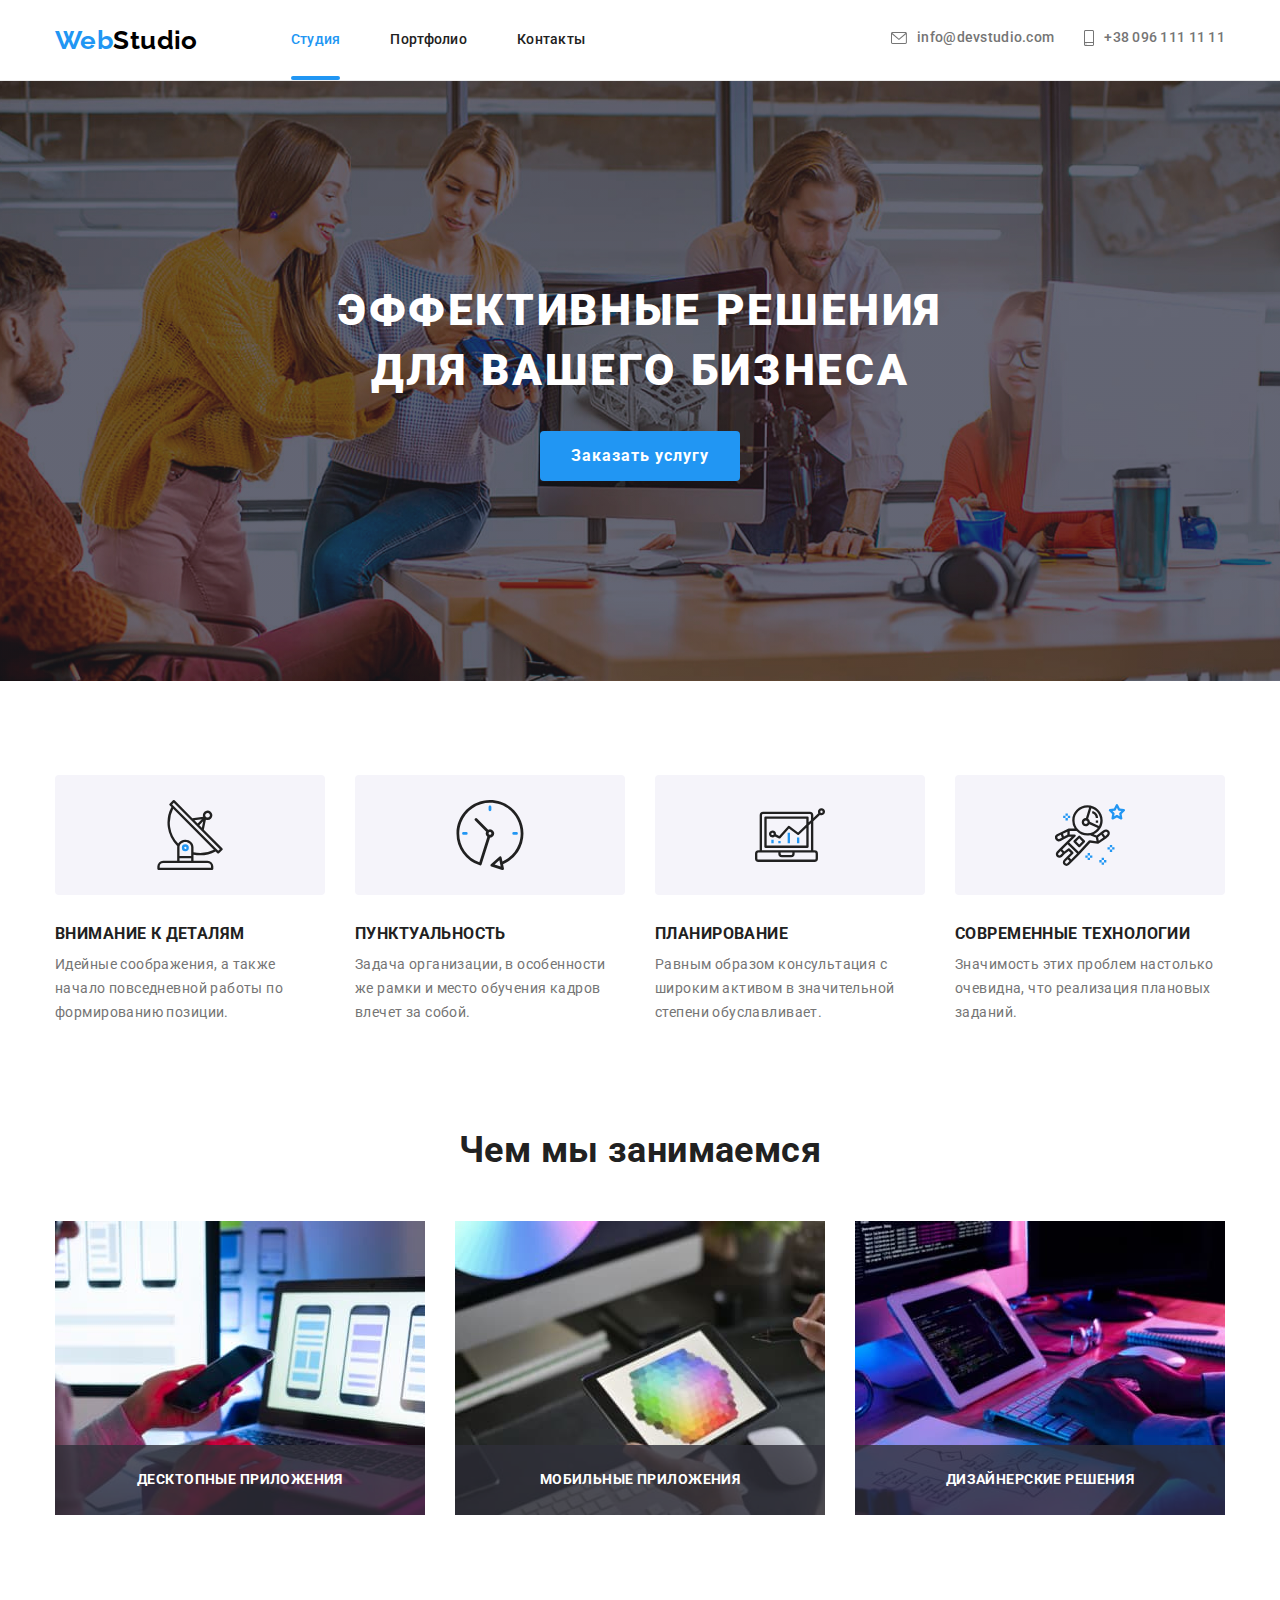
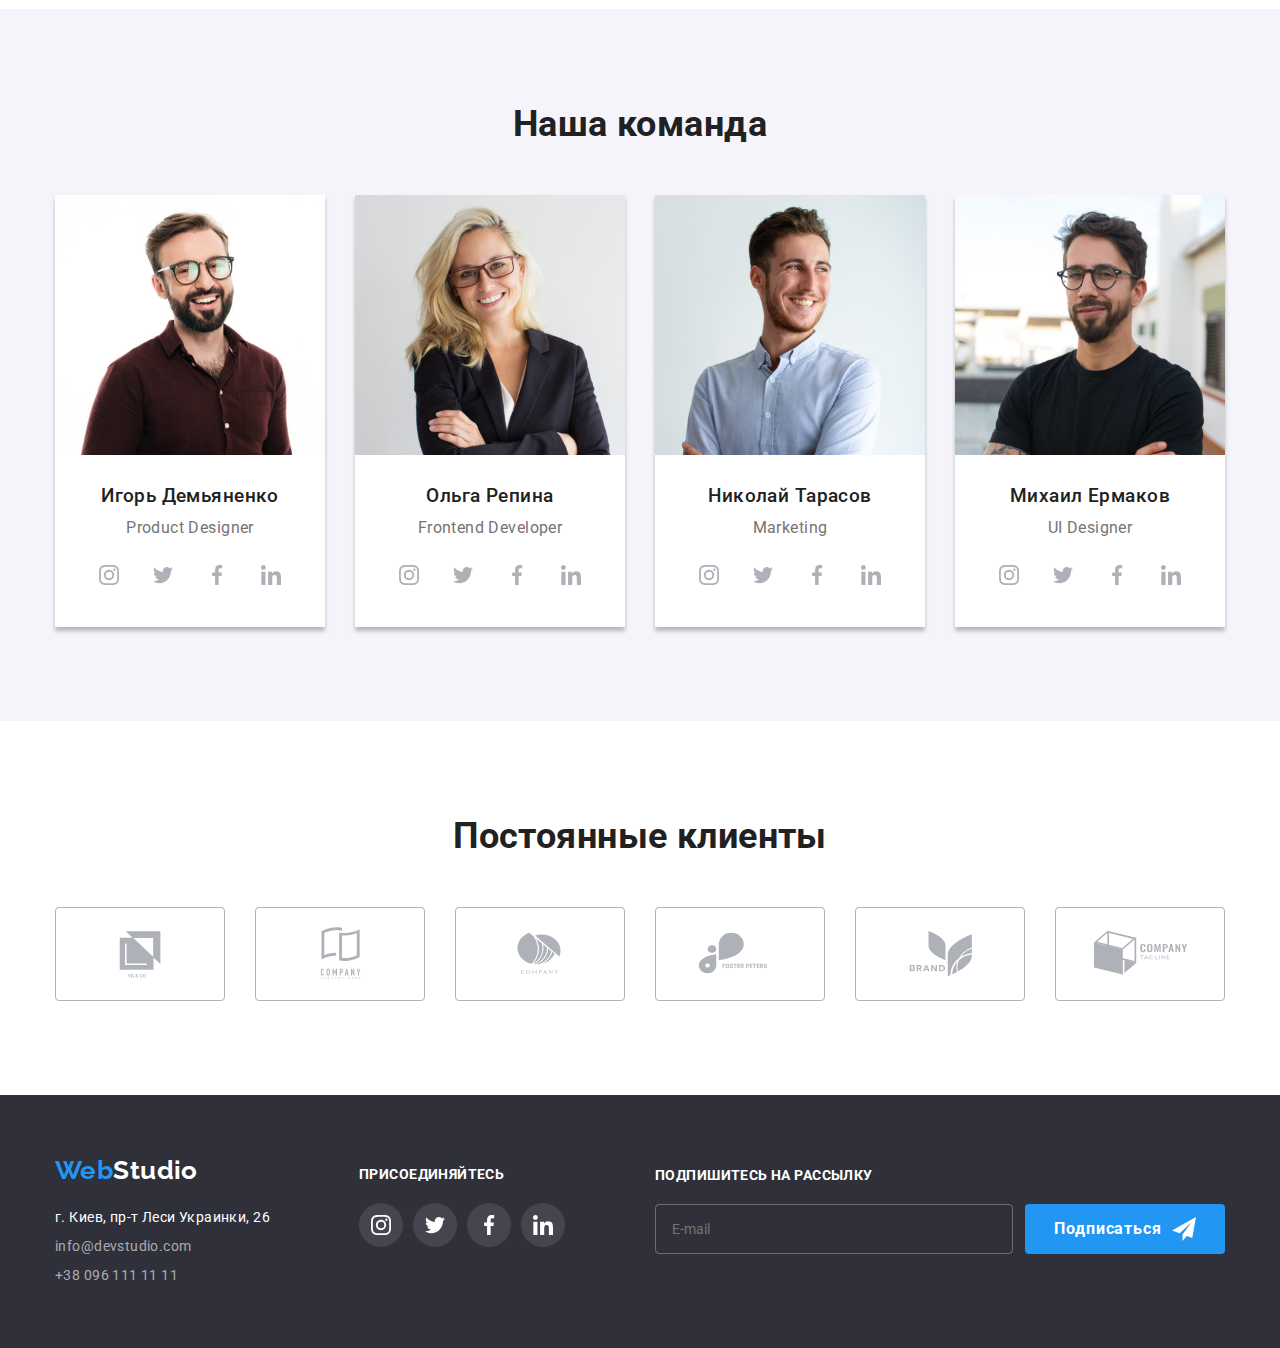
==== index.html @ 264e2d29 "includes files" ====
<!DOCTYPE html>
<html lang="ru">
  <head>
    <meta charset="UTF-8" />
    <meta http-equiv="X-UA-Compatible" content="IE=edge" />
    <meta name="viewport" content="width=device-width, initial-scale=1.0" />
    <title>MainPage</title>
    <link
      href="https://fonts.googleapis.com/css2?family=Raleway:wght@700&family=Roboto:wght@400;500;700;900&display=swap"
      rel="stylesheet"
    />
    <link
      rel="stylesheet"
      href="https://cdnjs.cloudflare.com/ajax/libs/modern-normalize/1.1.0/modern-normalize.min.css"
    />
    <link rel="stylesheet" href="css/styles.css" />
  </head>
  <body>
    <!--...................................Header start here.........................................-->

    <header class="header-border">
      <div class="container top-bar">
        <a href="./index.html" class="logo"><span class="logo-first">Web</span>Studio</a>
        <nav>
          <ul class="site-nav list">
            <li class="list-item">
              <a href="./index.html" class="current link h-color">Студия</a>
            </li>
            <li class="list-item">
              <a href="./portfolio.html" class="link h-color">Портфолио</a>
            </li>
            <li class="list-item"><a href="#" class="link h-color">Контакты</a></li>
          </ul>
        </nav>
        <ul class="auth-nav list">
          <li class="list-item">
            <a href="mailto:info@devstudio.com" class="link h-color">
              <svg class="icon-top" width="16px" height="12px">
                <use href="./images/symbol-defs.svg#icon-envelope"></use>
              </svg>
              info@devstudio.com
            </a>
          </li>
          <li class="list-item">
            <a href="tel:+380961111111" class="link h-color">
              <svg class="icon-top" width="10px" height="16px">
                <use href="./images/symbol-defs.svg#icon-smartphone"></use>
              </svg>
              +38 096 111 11 11
            </a>
          </li>
        </ul>
      </div>
    </header>

    <!--....................................Header end here..........................................-->

    <!--................................Main section start here......................................-->

    <!--.....................................Hero start here.........................................-->

    <main>
      <section class="section hero">
        <h1 class="hero-title">
          Эффективные решения <br />
          для вашего бизнеса
        </h1>
        <button type="button" class="primary-button" data-modal-open>Заказать услугу</button>
      </section>

      <!--...................................Hero end here...........................................-->

      <!--.............................Features section start here...................................-->

      <section class="section features">
        <div class="container features-shell">
          <h2 hidden>Наши особенности</h2>
          <ul class="features-list list">
            <li class="list-item">
              <div class="thumb">
                <svg class="icon-features" width="70px" height="70px">
                  <use href="./images/symbol-defs.svg#icon-antenna"></use>
                </svg>
              </div>
              <h3 class="title">Внимание к деталям</h3>
              <p class="features-content">
                Идейные соображения, а также начало повседневной работы по формированию позиции.
              </p>
            </li>
            <li class="list-item">
              <div class="thumb">
                <svg class="icon-features" width="70px" height="70px">
                  <use href="./images/symbol-defs.svg#icon-clock"></use>
                </svg>
              </div>
              <h3 class="title">Пунктуальность</h3>
              <p class="features-content">
                Задача организации, в особенности же рамки и место обучения кадров влечет за собой.
              </p>
            </li>
            <li class="list-item">
              <div class="thumb">
                <svg class="icon-features" width="70px" height="70px">
                  <use href="./images/symbol-defs.svg#icon-diagram"></use>
                </svg>
              </div>
              <h3 class="title">Планирование</h3>
              <p class="features-content">
                Равным образом консультация с широким активом в значительной степени обуславливает.
              </p>
            </li>
            <li class="list-item">
              <div class="thumb">
                <svg class="icon-features" width="70px" height="70px">
                  <use href="./images/symbol-defs.svg#icon-astronaut"></use>
                </svg>
              </div>
              <h3 class="title">Современные технологии</h3>
              <p class="features-content">
                Значимость этих проблем настолько очевидна, что реализация плановых заданий.
              </p>
            </li>
          </ul>
        </div>
      </section>

      <!--.............................Features section end here.....................................-->

      <!--...........................Occupation section start here...................................-->

      <section class="section occupation">
        <div class="container occupation-shell">
          <h2 class="section-title">Чем мы занимаемся</h2>
          <ul class="occupation-list list">
            <li class="list-item">
              <div class="image-thumb">
                <img src="./images/occupation2.jpg" alt="Мобильные приложения" width="370" />
                <div class="image-overlay">
                  <h3 class="h3-title">Десктопные приложения</h3>
                </div>
              </div>
            </li>
            <li class="list-item">
              <div class="image-thumb">
                <img src="./images/occupation3.jpg" alt="Разработка дизайна" width="370" />
                <div class="image-overlay">
                  <h3 class="h3-title">Мобильные приложения</h3>
                </div>
              </div>
            </li>
            <li class="list-item">
              <div class="image-thumb">
                <img src="./images/occupation1.jpg" alt="Десктопные приложения" width="370" />
                <div class="image-overlay">
                  <h3 class="h3-title">Дизайнерские решения</h3>
                </div>
              </div>
            </li>
          </ul>
        </div>
      </section>

      <!--............................Occupation section end here....................................-->

      <!--............................Our team section start here....................................-->

      <section class="section team">
        <div class="container team-shell">
          <h2 class="section-title">Наша команда</h2>
          <ul class="team-list list">
            <li class="list-item">
              <img src="./images/staff1.jpg" alt="Фото Игоря Демьяненко" width="270" />
              <h3 class="team-unit">Игорь Демьяненко</h3>
              <p class="unit-position">Product Designer</p>
              <ul class="links-list list">
                <li class="sublist-item">
                  <a href="https://www.instagram.com/" class="link">
                    <div class="sublist-shell h-fill h-bgc">
                      <svg class="icon-socialnet" width="20px" height="20px">
                        <use href="./images/symbol-defs.svg#icon-instagram"></use>
                      </svg>
                    </div>
                  </a>
                </li>
                <li class="sublist-item">
                  <a href="https://twitter.com/" class="link">
                    <div class="sublist-shell h-fill h-bgc">
                      <svg class="icon-socialnet" width="20px" height="20px">
                        <use href="./images/symbol-defs.svg#icon-twitter"></use>
                      </svg>
                    </div>
                  </a>
                </li>
                <li class="sublist-item">
                  <a href="https://www.facebook.com/" class="link">
                    <div class="sublist-shell h-fill h-bgc">
                      <svg class="icon-socialnet" width="20px" height="20px">
                        <use href="./images/symbol-defs.svg#icon-facebook"></use>
                      </svg>
                    </div>
                  </a>
                </li>
                <li class="sublist-item">
                  <a href="https://linkedin.com/" class="link">
                    <div class="sublist-shell h-fill h-bgc">
                      <svg class="icon-socialnet" width="20px" height="20px">
                        <use href="./images/symbol-defs.svg#icon-linkedin"></use>
                      </svg>
                    </div>
                  </a>
                </li>
              </ul>
            </li>
            <li class="list-item">
              <img src="./images/staff2.jpg" alt="Фото Ольги Репиной" width="270" />
              <h3 class="team-unit">Ольга Репина</h3>
              <p class="unit-position">Frontend Developer</p>
              <ul class="links-list list">
                <li class="sublist-item">
                  <a href="https://www.instagram.com/" class="link">
                    <div class="sublist-shell h-fill h-bgc">
                      <svg class="icon-socialnet" width="20px" height="20px">
                        <use href="./images/symbol-defs.svg#icon-instagram"></use>
                      </svg>
                    </div>
                  </a>
                </li>
                <li class="sublist-item">
                  <a href="https://twitter.com/" class="link">
                    <div class="sublist-shell h-fill h-bgc">
                      <svg class="icon-socialnet" width="20px" height="20px">
                        <use href="./images/symbol-defs.svg#icon-twitter"></use>
                      </svg>
                    </div>
                  </a>
                </li>
                <li class="sublist-item">
                  <a href="https://www.facebook.com/" class="link">
                    <div class="sublist-shell h-fill h-bgc">
                      <svg class="icon-socialnet" width="20px" height="20px">
                        <use href="./images/symbol-defs.svg#icon-facebook"></use>
                      </svg>
                    </div>
                  </a>
                </li>
                <li class="sublist-item">
                  <a href="https://linkedin.com/" class="link">
                    <div class="sublist-shell h-fill h-bgc">
                      <svg class="icon-socialnet" width="20px" height="20px">
                        <use href="./images/symbol-defs.svg#icon-linkedin"></use>
                      </svg>
                    </div>
                  </a>
                </li>
              </ul>
            </li>
            <li class="list-item">
              <img src="./images/staff3.jpg" alt="Фото Николая Тарасова" width="270" />
              <h3 class="team-unit">Николай Тарасов</h3>
              <p class="unit-position">Marketing</p>
              <ul class="links-list list">
                <li class="sublist-item">
                  <a href="https://www.instagram.com/" class="link">
                    <div class="sublist-shell h-fill h-bgc">
                      <svg class="icon-socialnet" width="20px" height="20px">
                        <use href="./images/symbol-defs.svg#icon-instagram"></use>
                      </svg>
                    </div>
                  </a>
                </li>
                <li class="sublist-item">
                  <a href="https://twitter.com/" class="link">
                    <div class="sublist-shell h-fill h-bgc">
                      <svg class="icon-socialnet" width="20px" height="20px">
                        <use href="./images/symbol-defs.svg#icon-twitter"></use>
                      </svg>
                    </div>
                  </a>
                </li>
                <li class="sublist-item">
                  <a href="https://www.facebook.com/" class="link">
                    <div class="sublist-shell h-fill h-bgc">
                      <svg class="icon-socialnet" width="20px" height="20px">
                        <use href="./images/symbol-defs.svg#icon-facebook"></use>
                      </svg>
                    </div>
                  </a>
                </li>
                <li class="sublist-item">
                  <a href="https://linkedin.com/" class="link">
                    <div class="sublist-shell h-fill h-bgc">
                      <svg class="icon-socialnet" width="20px" height="20px">
                        <use href="./images/symbol-defs.svg#icon-linkedin"></use>
                      </svg>
                    </div>
                  </a>
                </li>
              </ul>
            </li>
            <li class="list-item">
              <img src="./images/staff4.jpg" alt="Фото Михаила Ермакова" width="270" />
              <h3 class="team-unit">Михаил Ермаков</h3>
              <p class="unit-position">UI Designer</p>
              <ul class="links-list list">
                <li class="sublist-item">
                  <a href="https://www.instagram.com/" class="link">
                    <div class="sublist-shell h-fill h-bgc">
                      <svg class="icon-socialnet" width="20px" height="20px">
                        <use href="./images/symbol-defs.svg#icon-instagram"></use>
                      </svg>
                    </div>
                  </a>
                </li>
                <li class="sublist-item">
                  <a href="https://twitter.com/" class="link">
                    <div class="sublist-shell h-fill h-bgc">
                      <svg class="icon-socialnet" width="20px" height="20px">
                        <use href="./images/symbol-defs.svg#icon-twitter"></use>
                      </svg>
                    </div>
                  </a>
                </li>
                <li class="sublist-item">
                  <a href="https://www.facebook.com/" class="link">
                    <div class="sublist-shell h-fill h-bgc">
                      <svg class="icon-socialnet" width="20px" height="20px">
                        <use href="./images/symbol-defs.svg#icon-facebook"></use>
                      </svg>
                    </div>
                  </a>
                </li>
                <li class="sublist-item">
                  <a href="https://linkedin.com/" class="link">
                    <div class="sublist-shell h-fill h-bgc">
                      <svg class="icon-socialnet" width="20px" height="20px">
                        <use href="./images/symbol-defs.svg#icon-linkedin"></use>
                      </svg>
                    </div>
                  </a>
                </li>
              </ul>
            </li>
          </ul>
        </div>
      </section>

      <!--...............................Our team section end here...................................-->

      <!--.............................REGULAR CUSTOMERS START HERE..................................-->

      <section class="section customers">
        <div class="container">
          <h2 class="section-title">Постоянные клиенты</h2>
          <ul class="list customers-list">
            <li class="list-item">
              <a href="#" class="link">
                <div class="customers-shell h-border">
                  <svg class="icon-customers h-fill" width="106px" height="60px">
                    <use href="./images/symbol-defs.svg#icon-logocompany1"></use>
                  </svg>
                </div>
              </a>
            </li>
            <li class="list-item">
              <a href="#" class="link">
                <div class="customers-shell h-border">
                  <svg class="icon-customers h-fill" width="106px" height="60px">
                    <use href="./images/symbol-defs.svg#icon-logocompany2"></use>
                  </svg>
                </div>
              </a>
            </li>
            <li class="list-item">
              <a href="#" class="link">
                <div class="customers-shell h-border">
                  <svg class="icon-customers h-fill" width="106px" height="60px">
                    <use href="./images/symbol-defs.svg#icon-logocompany3"></use>
                  </svg>
                </div>
              </a>
            </li>
            <li class="list-item">
              <a href="#" class="link">
                <div class="customers-shell h-border">
                  <svg class="icon-customers h-fill" width="106px" height="60px">
                    <use href="./images/symbol-defs.svg#icon-logocompany4"></use>
                  </svg>
                </div>
              </a>
            </li>
            <li class="list-item">
              <a href="#" class="link">
                <div class="customers-shell h-border">
                  <svg class="icon-customers h-fill" width="106px" height="60px">
                    <use href="./images/symbol-defs.svg#icon-logocompany5"></use>
                  </svg>
                </div>
              </a>
            </li>
            <li class="list-item">
              <a href="#" class="link">
                <div class="customers-shell h-border">
                  <svg class="icon-customers h-fill" width="106px" height="60px">
                    <use href="./images/symbol-defs.svg#icon-logocompany6"></use>
                  </svg>
                </div>
              </a>
            </li>
          </ul>
        </div>
      </section>
    </main>

    <!--.............................REGULAR CUSTOMERS END HERE .....................................-->

    <!--...............................Main section end here.........................................-->

    <!--.................................Footer start here...........................................-->

    <footer class="section bottom">
      <div class="container bottom-shell">
        <div class="adress-shell">
          <a href="./index.html" class="logo"><span class="logo-first">Web</span>Studio</a>
          <address>
            <ul class="bottom-list list">
              <li class="list-item">
                <a
                  href="https://www.google.com.ua/maps/place/%D0%B1%D1%83%D0%BB.+%D0%9B%D0%B5%D1%81%D0%B8+%D0%A3%D0%BA%D1%80%D0%B0%D0%B8%D0%BD%D0%BA%D0%B8,+26,+%D0%9A%D0%B8%D0%B5%D0%B2,+02000/@50.4267174,30.5365151,17.56z/data=!4m5!3m4!1s0x40d4cf0e033ecbe9:0x57a4dffefec77da0!8m2!3d50.4265807!4d30.538386?hl=ru"
                  class="map-address link h-color"
                  >г. Киев, пр-т Леси Украинки, 26
                </a>
              </li>
              <li class="list-item">
                <a href="mailto:info@devstudio.com" class="mailphone link h-color"
                  >info@devstudio.com</a
                >
              </li>
              <li class="list-item">
                <a href="tel:+380961111111" class="mailphone link h-color">+38 096 111 11 11</a>
              </li>
            </ul>
          </address>
        </div>
        <div class="join-us">
          <div class="join-us-links">
            <h3 class="h3-title">присоединяйтесь</h3>
            <ul class="links-list list">
              <li class="sublist-item">
                <a href="https://www.instagram.com/" class="link">
                  <div class="sublist-shell h-fill h-bgc">
                    <svg class="icon-socialnet" width="20px" height="20px">
                      <use href="./images/symbol-defs.svg#icon-instagram"></use>
                    </svg>
                  </div>
                </a>
              </li>
              <li class="sublist-item">
                <a href="https://twitter.com/" class="link">
                  <div class="sublist-shell h-fill h-bgc">
                    <svg class="icon-socialnet" width="20px" height="20px">
                      <use href="./images/symbol-defs.svg#icon-twitter"></use>
                    </svg>
                  </div>
                </a>
              </li>
              <li class="sublist-item">
                <a href="https://www.facebook.com/" class="link">
                  <div class="sublist-shell h-fill h-bgc">
                    <svg class="icon-socialnet" width="20px" height="20px">
                      <use href="./images/symbol-defs.svg#icon-facebook"></use>
                    </svg>
                  </div>
                </a>
              </li>
              <li class="sublist-item">
                <a href="https://linkedin.com/" class="link">
                  <div class="sublist-shell h-fill h-bgc">
                    <svg class="icon-socialnet" width="20px" height="20px">
                      <use href="./images/symbol-defs.svg#icon-linkedin"></use>
                    </svg>
                  </div>
                </a>
              </li>
            </ul>
          </div>
          <div class="join-us-subscribe">
            <form name="secondary-form" autocomplete="off">
              <div class="secondary-form-shell">
                <div class="subs-email-shell">
                  <label for="subs-email" class="h3-title">Подпишитесь на рассылку</label>
                  <input
                    class="secondary-form-input"
                    type="email"
                    name="subs-email"
                    id="subs-email"
                    placeholder="E-mail"
                  />
                </div>
                <button type="submit" class="primary-button">
                  <span class="button-icon">
                    Подписаться
                    <svg class="input-icon" width="24px" height="24px">
                      <use href="./images/symbol-defs.svg#icon-telegram"></use>
                    </svg>
                  </span>
                </button>
              </div>
            </form>
          </div>
        </div>
      </div>
    </footer>

    <!--......................................Footer and here........................................-->

    <!--......................................Backdrop + Modal.......................................-->

    <div class="backdrop is-hidden" data-modal>
      <div class="modal">
        <h3 class="modal-title">Оставьте свои данные, мы вам перезвоним</h3>
        <form class="main-form">
          <ul class="form-list list">
            <li class="form-list-item">
              <div class="form-input-shell">
                <input
                  class="form-input"
                  type="text"
                  name="customer-name"
                  id="customer-name"
                  placeholder=" "
                  autofocus
                />
                <label class="form-label" for="customer-name">Имя</label>
                <svg class="input-icon" width="18px" height="18px">
                  <use href="./images/symbol-defs.svg#icon-person"></use>
                </svg>
              </div>
            </li>
            <li class="form-list-item">
              <div class="form-input-shell">
                <input
                  class="form-input"
                  type="tel"
                  name="customer-phone"
                  id="customer-phone"
                  placeholder=" "
                />
                <label class="form-label" for="customer-phone">Телефон</label>
                <svg class="input-icon" width="18px" height="18px">
                  <use href="./images/symbol-defs.svg#icon-phone"></use>
                </svg>
              </div>
            </li>
            <li class="form-list-item">
              <div class="form-input-shell">
                <input
                  class="form-input"
                  type="email"
                  name="customer-email"
                  id="customer-email"
                  placeholder=" "
                />
                <label class="form-label" for="customer-email">Почта</label>
                <svg class="input-icon" width="18px" height="18px">
                  <use href="./images/symbol-defs.svg#icon-email"></use>
                </svg>
              </div>
            </li>
            <li class="form-list-item">
              <div class="form-input-shell">
                <textarea
                  class="form-input textarea-set"
                  name="comment"
                  id="comment"
                  rows="5"
                  placeholder="Введите текст"
                ></textarea>
                <label class="form-label" for="comment">Комментарий</label>
              </div>
            </li>
          </ul>
          <div class="checkbox-shell">
            <label class="checkbox-label" for="agree-check">
              <input class="checkbox-area" type="checkbox" name="agree-check" id="agree-check" />
              <span class="checkbox-icon-shell"></span>
              <svg class="checkbox-icon" width="16px" height="15px">
                <use href="./images/symbol-defs.svg#icon-send"></use></svg
              ><span class="agree-text"
                >Соглашаюсь с рассылкой и принимаю
                <a href="#" class="link">Условия договора</a></span
              ></label
            >
          </div>
          <button class="primary-button form-button" type="submit">Отправить</button>

          <button type="button" class="close-button" data-modal-close>
            <svg class="modal-close-icon h-fill h-shadow" width="30px" height="30px">
              <use href="./images/symbol-defs.svg#xmark"></use>
            </svg>
          </button>
        </form>
      </div>
    </div>
    <script src="./js/modal.js"></script>
  </body>
</html>
---- css/styles.css ----
:root {
  --primary-text-color: #757575;
  --title-text-color: #212121;
  --primary-icon-color: #afb1b8;
  --accent-color: #2196f3;
  --primary-bgcolor: #ffffff;
  --middle-bgkolor: #f5f4fa;
  --secondary-bgcolor: #2f303a;
  --primary-input-bgcolor: #21212133;

  --item-shadow: 0 4px 4px rgba(0, 0, 0, 0.25);
  --color-gradient: rgba(47, 48, 58, 0.4);
  --primary-animation-duration: 250ms;
  --primary-animation-tf: cubic-bezier(0.4, 0, 0.2, 1);
}

body {
  margin: 0;
  background-color: var(--primary-bgcolor);
  color: var(--primary-text-color);
  font-family: Roboto, sans-serif;
  font-size: 14px;
  letter-spacing: 0.03em;
}

h1,
h2,
h3,
h4 {
  margin: 0;
}

img {
  display: block;
  max-width: 100%;
  height: auto;
}

p {
  margin: 0;
}

.link {
  text-decoration: unset;
  margin: 0;
  padding: 0;
}

.list {
  margin: 0;
  padding: 0;
  list-style: none;
}

.section-title {
  font-weight: 700;
  font-size: 36px;
  line-height: 1.17;
  color: var(--title-text-color);
  text-align: center;
  margin: 0 auto 50px;
}

.h3-title {
  font-weight: 700;
  font-size: 14px;
  line-height: 1.14;
  letter-spacing: 0.03em;
  text-transform: uppercase;
  color: #ffffff;
}

.container {
  width: 1200px;
  padding: 0 15px;
  margin: 0 auto;
}

.section {
  padding-top: 94px;
  padding-bottom: 94px;
}

.h-color {
  transition: color var(--primary-animation-duration) var(--primary-animation-tf);
}

.h-fill {
  transition: fill var(--primary-animation-duration) var(--primary-animation-tf);
}

.h-border {
  transition: border var(--primary-animation-duration) var(--primary-animation-tf);
}

.h-bgc {
  transition: background-color var(--primary-animation-duration) var(--primary-animation-tf);
}

.h-shadow {
  transition: box-shadow var(--primary-animation-duration) var(--primary-animation-tf);
}

/*========================================Header start here==========================================*/

.header-border {
  /* position: relative; */
  border-bottom: 1px solid #ececec;
}

.top-bar {
  /* padding-bottom: 25px;
  padding-top: 24px; */
  display: flex;
  align-items: center;
  min-height: 80px;
}

/* =======================Logo============================ */

.logo {
  text-decoration: unset;
  color: #000000;
  font-family: Raleway, sans-serif;
  font-weight: 700;
  font-size: 26px;
  line-height: 1.19;
}

.logo-first {
  color: var(--accent-color);
}

/* ==================Main navigation====================== */

.site-nav {
  display: flex;
  margin-left: 93px;
}

.site-nav .link {
  position: relative;
  display: block;
  text-decoration: unset;
  color: var(--title-text-color);
  font-weight: 500;
  line-height: 1.14;
  letter-spacing: 0.02em;
  padding-top: 32px;
  padding-bottom: 32px;
}

.list-item > .current {
  color: var(--accent-color);
}

.list-item > .current.link:after {
  content: '';
  position: absolute;
  display: block;
  bottom: 0;
  left: 0;
  height: 4px;
  width: 100%;
  border-radius: 2px;
  background-color: var(--accent-color);
}

.site-nav > .list-item:not(:first-child) {
  margin-left: 50px;
}

.site-nav .link:hover,
.site-nav .link:focus {
  color: var(--accent-color);
}

.auth-nav {
  display: flex;
  margin-left: auto;
}

.auth-nav .link {
  display: inline-flex;
  color: var(--primary-text-color);
  font-weight: 500;
  line-height: 1.14;
  letter-spacing: 0.02em;
  align-items: center;
}

.auth-nav .icon-top {
  fill: currentColor;
  margin-right: 10px;
}

/* .auth-nav .icon-top:hover,
.auth-nav .icon-top:focus {
  fill: var(--accent-color);
} */

.auth-nav > .list-item:not(:first-child) {
  margin-left: 30px;
}

.auth-nav .link:hover,
.auth-nav .link:focus {
  color: var(--accent-color);
}

/*========================================Header end here==========================================*/

/*========================================Hero start here=========================================*/

.hero {
  background-color: #c4c4c4;
  background-image: linear-gradient(to right, var(--color-gradient), var(--color-gradient)),
    url('../images/main-banner.jpg');
  background-position: center;
  background-repeat: no-repeat;
  background-size: 1600px 600px;
  padding: 200px 0;
  text-align: center;
}

.hero > .hero-title {
  font-weight: 900;
  font-size: 44px;
  line-height: 1.36;
  text-align: center;
  letter-spacing: 0.06em;
  color: #ffffff;
  text-transform: uppercase;
  margin: 0 0 30px;
}

/* ========================Hero button=======================*/

.primary-button {
  color: #ffffff;
  background-color: var(--accent-color);

  font-family: Roboto, sans-serif;
  font-weight: 700;
  font-size: 16px;
  line-height: 1.87;
  letter-spacing: 0.06em;
  cursor: pointer;
  text-align: center;

  padding: 10px;
  display: inline-block;
  min-width: 200px;
  height: 50px;
  border: 0;
  border-radius: 4px;
  transform: translateY(0);
  transition: transform var(--primary-animation-duration) var(--primary-animation-tf);
}

/*========================================Hero end here=========================================*/

/*=================================Features section start here================================== */

.features .thumb {
  padding: 25px 100px;
  background-color: var(--middle-bgkolor);
  border-radius: 4px;
  margin-bottom: 30px;
}

.features .icon-features {
  display: block;
}

.features .title {
  color: var(--title-text-color);
  font-weight: 700;
  line-height: 1.14;
  text-transform: uppercase;
}

.features .features-content {
  margin: 10px 0;
}

.features .features-list {
  line-height: 1.71;
  display: flex;
}

.features-list > .list-item {
  width: calc((100%-90px) / 4);
}

.features-list > .list-item:not(:first-child) {
  margin-left: 30px;
}

/*=================================Features section end here================================== */

/* ===============================Occupation section start here=================================*/

.section.occupation {
  padding-top: 0;
}

.occupation .occupation-shell {
  text-align: center;
}

.occupation .occupation-list {
  display: flex;
}

.occupation-list > .list-item:not(:first-child) {
  margin-left: 30px;
}

.occupation .image-thumb {
  position: relative;
}

.occupation .image-overlay {
  position: absolute;
  bottom: 0;
  left: 0;
  width: 100%;
  height: 70px;
  padding: 27px;

  background-color: rgba(47, 48, 58, 0.8);
}

.occupation-title {
  font-weight: 700;
  font-size: 14px;
  line-height: 1.14;
  letter-spacing: 0.03em;
  text-transform: uppercase;
  color: #ffffff;
}

/* ===============================Occupation section end here=================================*/

/* =================================Our tem section start here================================= */

.team {
  background-color: var(--middle-bgkolor);
  font-size: 16px;
  line-height: 1.19;
  text-align: center;
}

.team .team-list {
  display: flex;
}

.team-list > .list-item {
  width: calc((100%-90px) / 4);
  background-color: var(--primary-bgcolor);
  box-shadow: var(--item-shadow);
}

.team-list > .list-item:not(:first-child) {
  margin-left: 30px;
}

.team-list .team-unit {
  color: var(--title-text-color);
  font-weight: 500;
  margin-top: 30px;
  margin-bottom: 10px;
}

.team-list .unit-position {
  margin-top: 0;
  margin-bottom: 16px;
}

.team-list .links-list {
  display: flex;
  justify-content: space-between;
  margin-right: 32px;
  margin-bottom: 30px;
  margin-left: 32px;
}

.team-list .sublist-shell {
  display: flex;
  width: 44px;
  height: 44px;
  border-radius: 50%;
  background-color: inherit;
  justify-content: center;
  align-items: center;
  fill: var(--primary-icon-color);
}

.team-list .sublist-shell:hover,
.team-list .sublist-shell:focus {
  background-color: var(--accent-color);
  fill: var(--primary-bgcolor);
}

/* ====================================Our tem section end here===================================== */

/* ===============================REGULAR CUSTOMERS START HERE============================================== */

.customers .customers-list {
  display: flex;
}

.customers-list > .list-item:not(:nth-child(1)) {
  margin-left: 30px;
}

.customers-list .icon-customers {
  display: block;
}

.customers-list .customers-shell {
  max-width: 170px;
  padding: 16px 32px;
  border-radius: 4px;
  fill: var(--primary-icon-color);
  border: 1px solid var(--primary-icon-color);
}

.customers-list .customers-shell:hover,
.customers-list .customers-shell:focus {
  border: 1px solid var(--accent-color);
}

.customers-shell:hover .icon-customers,
.customers-shell:focus .icon-customers {
  fill: var(--accent-color);
}

/* ===============================REGULAR CUSTOMERS END HERE============================================== */

/* ======================================Footer start here==================================================*/

.bottom {
  padding-top: 60px;
  padding-bottom: 60px;
  background-color: var(--secondary-bgcolor);
}

.bottom-shell {
  display: flex;
}

.adress-shell {
  min-width: 231px;
  margin-right: 73px;
}

.bottom .logo {
  display: inline-block;
  color: #ffffff;
  margin-bottom: 20px;
  line-height: 1.19;
}

.bottom .map-address {
  font-style: normal;
  color: #ffffff;
  line-height: 1.71;
}

.bottom .mailphone {
  font-style: normal;
  color: #ffffff99;
  line-height: 1.71;
}

.bottom-list .list-item:not(:last-child) {
  margin-bottom: 5px;
}

.bottom .link:hover,
.bottom .link:focus {
  color: var(--accent-color);
}

.join-us {
  display: flex;
  /* margin-left: 70px; */
  padding-top: 12px;
  justify-content: space-between;
  width: 100%;
}

.join-us .h3-title {
  margin-bottom: 20px;
}

.join-us-links {
  min-width: 206px;
}

.join-us-links .links-list {
  display: flex;
}

.join-us-links .sublist-shell {
  display: flex;
  width: 44px;
  height: 44px;
  border-radius: 50%;
  justify-content: center;
  align-items: center;
  background-color: rgba(255, 255, 255, 0.1);
  fill: #ffffff;
}

.join-us-links .sublist-shell:hover,
.join-us-links .sublist-shell:focus {
  background-color: var(--accent-color);
}

.join-us-links .sublist-item + .sublist-item {
  margin-left: 10px;
}

..join-us-subscribe {
  display: inline-flex;
}

.join-us-subscribe .secondary-form-input {
  background-color: inherit;
  border: 1px solid rgba(255, 255, 255, 0.3);
  border-radius: 4px;
  color: #fff;
  padding: 15px 16px;
  width: 358px;
  margin-right: 12px;
}

.subs-email-shell > input {
  height: 50px;
}

.button-icon {
  display: inline-flex;
  align-items: center;
}

.input-icon {
  display: inline-block;
  margin-left: 10px;
}

.secondary-form {
  min-width: 570px;
}

.secondary-form-shell {
  display: inline-flex;
  align-items: flex-end;
}

.subs-email-shell {
  display: inline-flex;
  flex-direction: column;
}

.secondary-form-input:focus {
  outline: none;
  border-color: var(--accent-color);
}

/* ============================================Footer end here=====================================================*/

/* ====================================Modal window start here============================================ */

.backdrop {
  position: fixed;
  top: 0;
  left: 0;
  width: 100%;
  height: 100%;
  background-color: #00000033;
}

.backdrop.is-hidden {
  opacity: 0;
  pointer-events: none;
}

.backdrop.is-hidden .modal {
  transform: translate(-50%, -50%) scale(0.3) rotate(135deg);
}

.modal {
  text-align: center;
  position: absolute;
  top: 50%;
  left: 50%;
  width: 528px;
  height: 581px;
  background-color: #fff;
  padding: 40px;

  transform: translate(-50%, -50%) scale(1);

  transition: transform var(--primary-animation-duration) var(--primary-animation-tf);
}

.modal a:active,
.modal a:focus {
  outline: none;
}

.modal input,
.modal textarea {
  outline: none;
}

.modal input:active,
.modal textarea:active {
  outline: none;
}
/* ====================================Main form start here==========================================*/

.modal-title {
  font-weight: 700;
  font-size: 20px;
  line-height: 1.17;
  letter-spacing: 0.03em;

  color: var(--title-text-color);
  margin-bottom: 30px;
}

.main-form:focus-within {
  border-color: var(--accent-color);
}

.form-list {
  margin-bottom: 20px;
}

.form-list-item {
  position: relative;
}

.form-input {
  margin: 0;
  padding: 11px 12px 11px 42px;
  border: 1px solid var(--primary-input-bgcolor);
  border-radius: 4px;
  cursor: pointer;
}

.form-label {
  font-weight: 400;
  font-size: 12px;
  line-height: 1.16;
  letter-spacing: 0.01em;
  color: var(--primary-text-color);

  cursor: pointer;
  position: absolute;
  top: -4px;
  left: 0%;
  transform: translateY(-100%);
}

.form-list > .form-list-item:nth-child(-n + 3) {
  margin-bottom: 28px;
}

.form-input-shell .input-icon {
  position: absolute;
  top: 50%;
  left: 18px;
  transform: translateY(-50%);

  cursor: pointer;
}

.form-input-shell {
  display: flex;
  flex-direction: column;
  align-items: stretch;
}

.form-input:focus {
  border-color: var(--accent-color);
  cursor: initial;
}

.form-input.textarea-set {
  resize: none;
  padding: 12px 16px;
  max-height: 120px;
}

.form-input.textarea-set::placeholder {
  font-weight: 400;
  font-size: 12px;
  line-height: 1.6;
  letter-spacing: 0.01em;

  color: #75757580;
}

/* ======================================Agree checkbokx start here================================== */
.checkbox-shell {
  margin-bottom: 30px;
}

.checkbox-area {
  -webkit-appearance: none;
  -moz-appearance: none;
  margin: 0;
  appearance: none;
}

.checkbox-label {
  position: relative;
  display: inline-block;
  padding: 0;
  cursor: pointer;
}

.checkbox-icon {
  position: absolute;
  visibility: hidden;
  top: 50%;
  left: 0;
  transform: translateY(-50%);
  width: 16px;
  height: 15px;
  background-color: var(--accent-color);
  border-radius: 2px;
}

.checkbox-icon-shell {
  position: absolute;
  top: 50%;
  left: 0;
  transform: translateY(-50%);
  display: inline-block;
  width: 16px;
  height: 15px;
  border-radius: 2px;
  border: 2px solid black;
}

.agree-text {
  font-size: 14px;
  line-height: 1.71;
  letter-spacing: 0.03em;

  color: var(--primary-text-color);
  margin-left: 19px;
}

.agree-text .link {
  text-decoration: underline;
  color: var(--accent-color);
}

.checkbox-area:checked + .checkbox-icon-shell {
  visibility: hidden;
}

.checkbox-area:checked ~ .checkbox-icon {
  visibility: visible;
}

/* ======================================Agree checkbokx start here================================== */

/* =====================================Form button=============================================== */
.form-button {
  box-shadow: 0px 1px 3px rgba(0, 0, 0, 0.12), 0px 1px 1px rgba(0, 0, 0, 0.14),
    0px 2px 1px rgba(0, 0, 0, 0.2);
}

.form-button:hover {
  transform: translateY(-5px);
}

/* ====================================Main form end here==========================================*/

.backdrop .close-button {
  line-height: 0;
  position: absolute;
  display: block;
  border-width: 0;
  margin: 0;
  border-color: transparent;
  background-color: transparent;
  padding: 0;
  top: 8px;
  right: 8px;
}

.modal-close-icon {
  cursor: pointer;
  width: 30px;
  height: 30px;
  border-radius: 50%;
  border: 1px solid #0000001a;
  background-color: #fff;
  fill: #000;
}

.modal-close-icon:hover {
  box-shadow: var(--item-shadow);
  animation-name: scalesChange;
  animation-duration: var(--primary-animation-duration);
  animation-timing-function: var(--primary-animation-tf);
  animation-iteration-count: 1;
  fill: var(--accent-color);
}

@keyframes scalesChange {
  0% {
    transform: scale(1);
  }
  50% {
    transform: scale(1.3);
  }
  100% {
    transform: scale(1);
  }
}

/* ======================================Modal window end here============================================ */

/* =====================================PORTFOLIO PAGE START HERE ============================================*/

/* ======================================Works filter start here============================================= */

.filter-list {
  display: flex;
  justify-content: center;
  margin-bottom: 50px;
}

.filter-list > .list-item + .list-item {
  margin-left: 8px;
}
.filter-button {
  background-color: #f5f4fa;
  color: var(--title-text-color);

  font-family: Roboto, sans-serif;
  font-weight: 500;
  font-size: 16px;
  line-height: 1.62;
  text-align: center;

  cursor: pointer;

  border-radius: 4px;
  border: 0;
  padding: 6px 22px;
}

.filter-button:hover,
.filter-button:focus {
  background-color: var(--accent-color);
  color: #ffffff;
  box-shadow: var(--item-shadow);
}

/* ======================================Works filter end here============================================= */

/* =====================================Works examples start here============================================*/

.filter-items {
  display: flex;
  flex-wrap: wrap;
  margin-right: -30px;
  margin-bottom: -30px;

  /* display: grid;
  grid: repeat(3, 1fr) / repeat(3, 1fr);
  grid-gap: 30px; */
}

.filter-items > .list-item {
  flex-basis: calc(100% / 3 - 30px);
  margin: 0 30px 30px 0;
}

.filter-items > .list-item:hover,
.filter-items > .list-item:focus {
  box-shadow: var(--item-shadow);
}

.filter-items .link-discription {
  padding-top: 20px;
  padding-left: 24px;
  padding-bottom: 20px;
  padding-right: 24px;
  border-left: 1px solid #eeeeee;
  border-right: 1px solid #eeeeee;
  border-bottom: 1px solid #eeeeee;
}

.filter-items .title {
  color: var(--title-text-color);
  font-weight: 700;
  font-size: 18px;
  line-height: 2;
  letter-spacing: 0.06em;
}

.filter-items .filter-type {
  color: var(--primary-text-color);
  font-size: 16px;
  line-height: 1.87;

  margin: 4px 0 0;
}

.filter-items .image-thumb {
  position: relative;
  overflow: hidden;
}

.filter-items .image-overlay {
  position: absolute;
  display: flex;
  align-items: center;
  top: 0;
  left: 0;
  width: 100%;
  height: 100%;
  padding: 24px;

  font-weight: normal;
  font-size: 18px;
  line-height: 1.56;
  letter-spacing: 0.03em;
  color: #ffffff;

  background-color: rgba(33, 150, 243, 0.9);
  pointer-events: none;
  transform: translateY(100%);
  transition: transform var(--primary-animation-duration) var(--primary-animation-tf);
}

.filter-items > .list-item:hover .image-overlay,
.filter-items > .list-item:focus .image-overlay {
  transform: translateY(0);
}
/* =====================================Works examples end here============================================*/
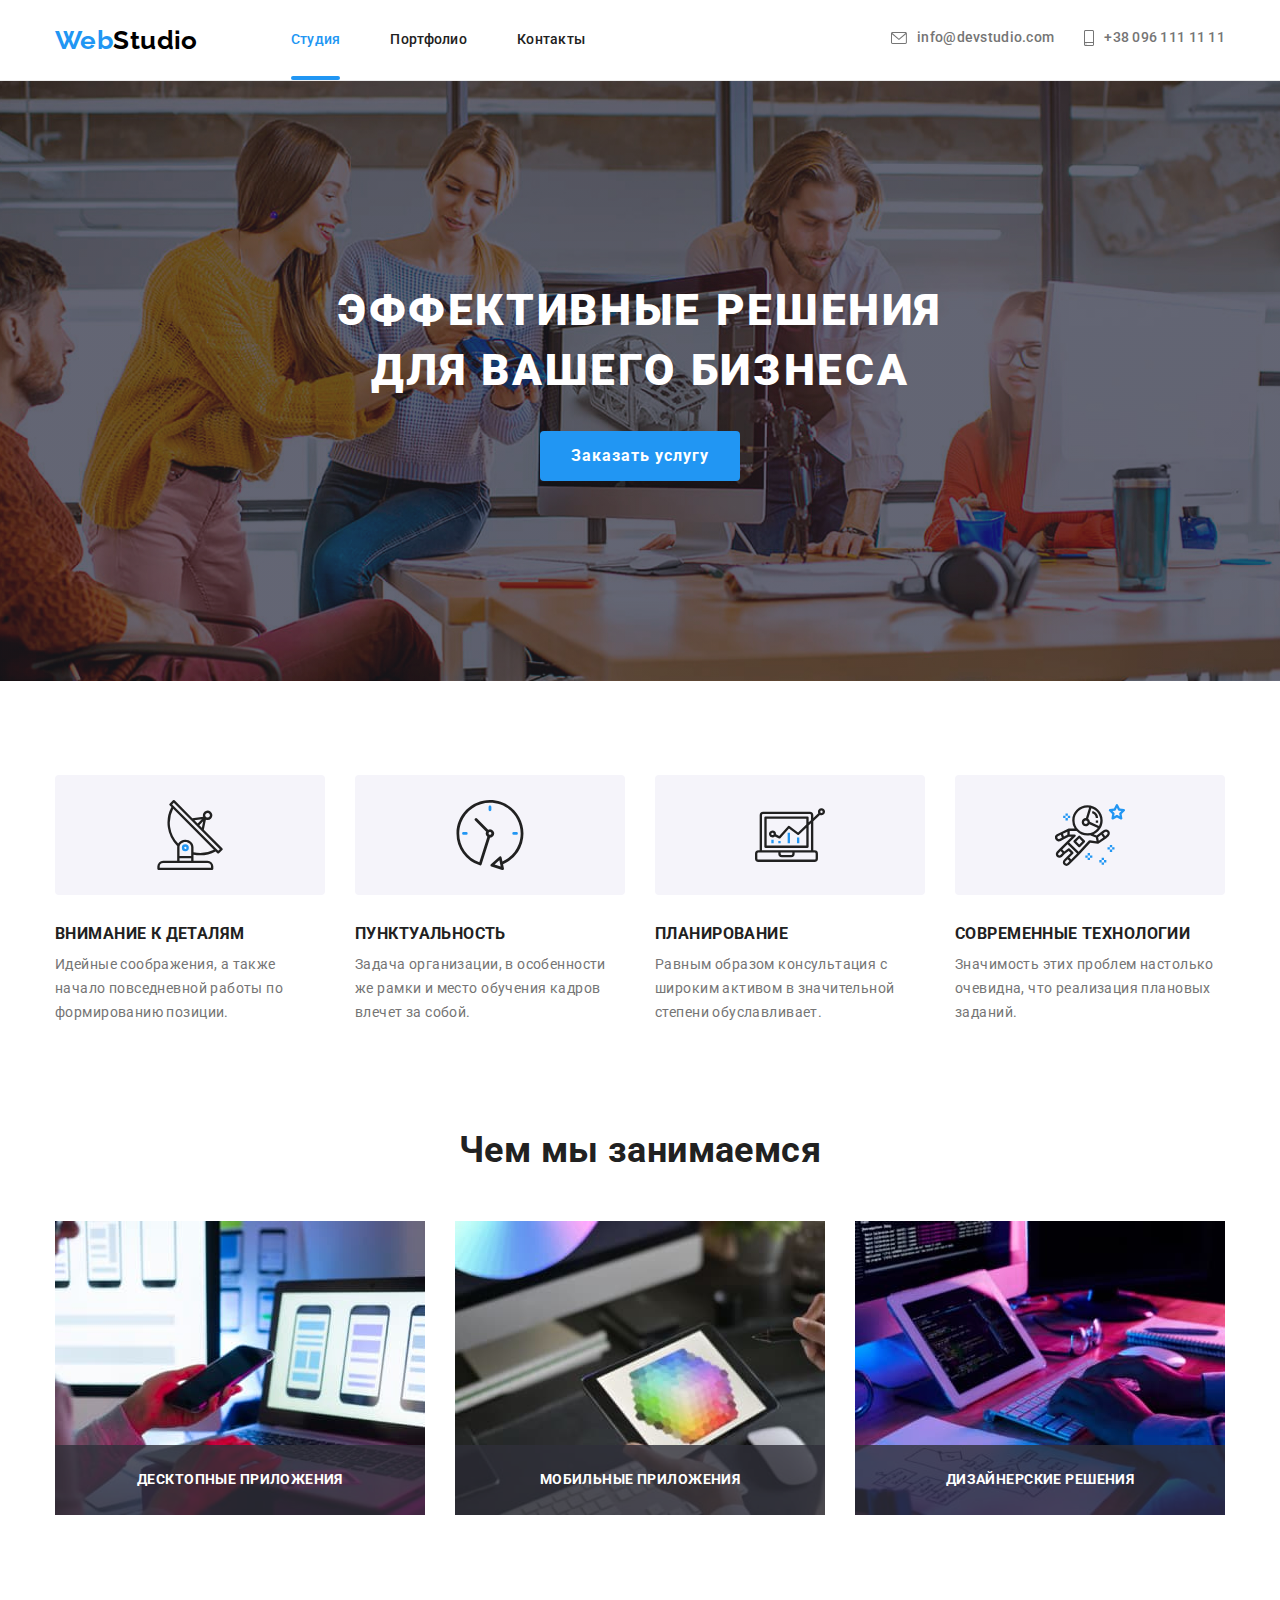
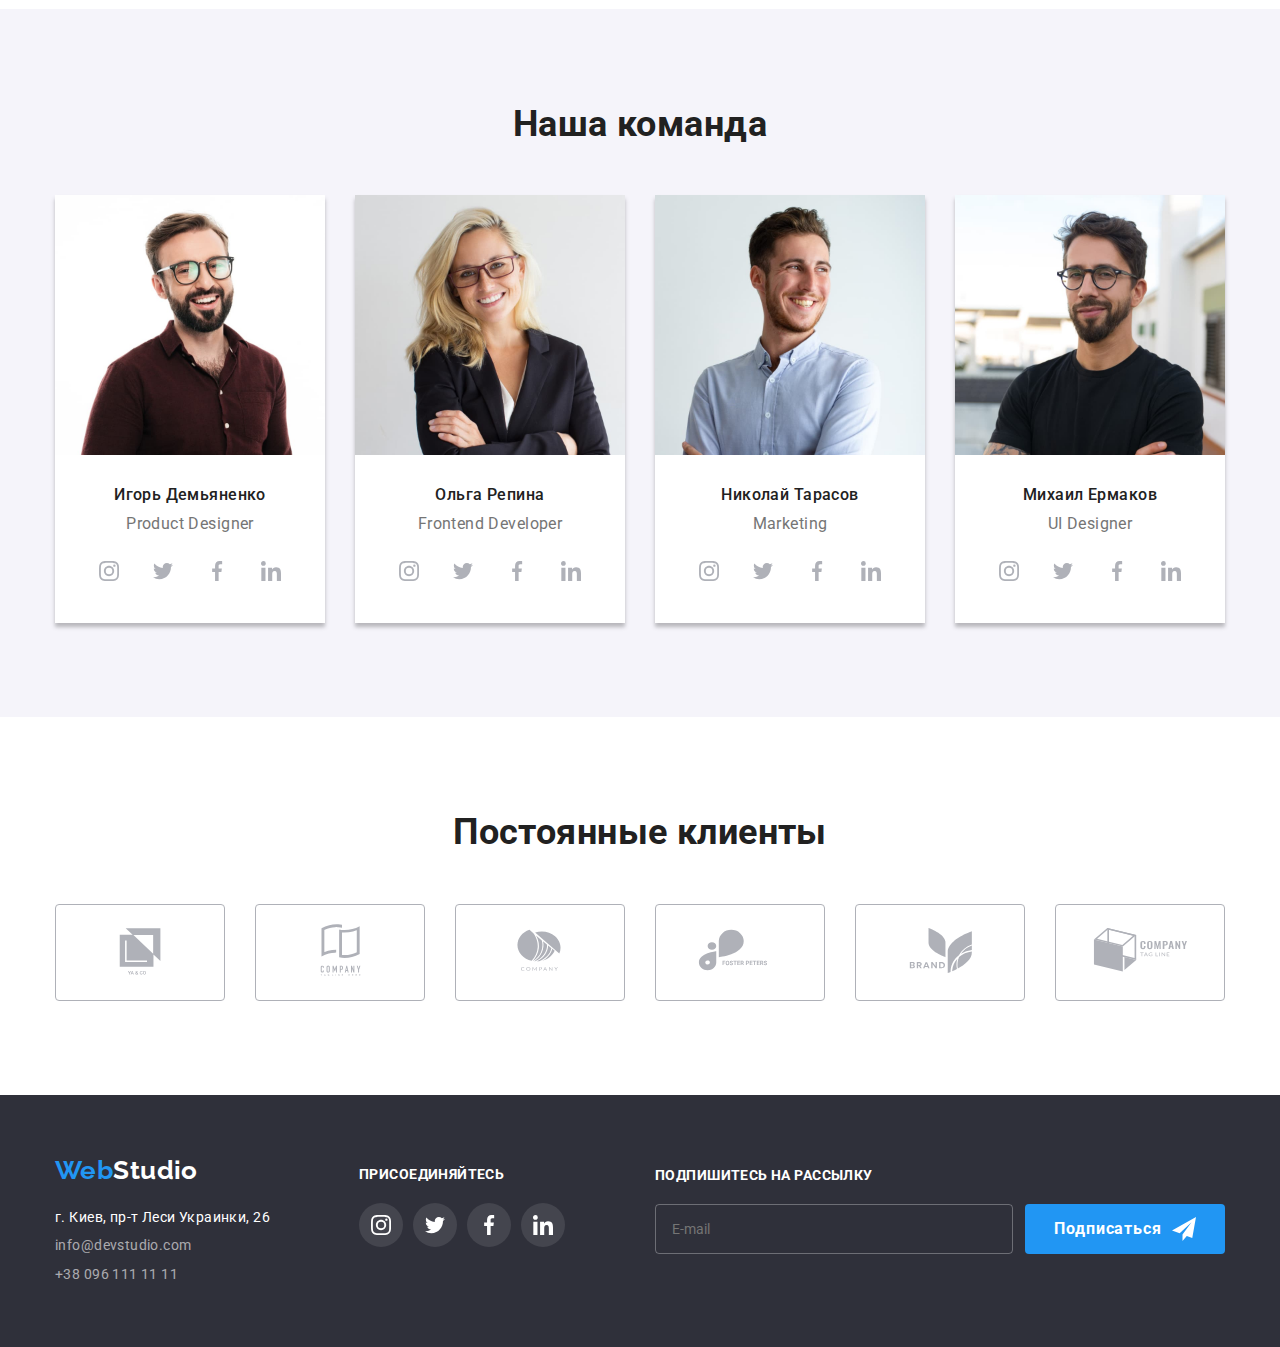
==== commit 01e8f19a: "bem finish main page" ====
--- a/index.html
+++ b/index.html
@@ -18,32 +18,36 @@
   <body>
     <!--...................................Header start here.........................................-->
 
-    <header class="header-border">
+    <header class="header header--border">
       <div class="container top-bar">
-        <a href="./index.html" class="logo"><span class="logo-first">Web</span>Studio</a>
+        <a href="./index.html" class="logo"><span class="logo--accent-color">Web</span>Studio</a>
         <nav>
-          <ul class="site-nav list">
-            <li class="list-item">
-              <a href="./index.html" class="current link h-color">Студия</a>
-            </li>
-            <li class="list-item">
-              <a href="./portfolio.html" class="link h-color">Портфолио</a>
-            </li>
-            <li class="list-item"><a href="#" class="link h-color">Контакты</a></li>
+          <ul class="site-nav site-nav--space-set list">
+            <li class="site-nav__list-item">
+              <a href="./index.html" class="site-nav__link site-nav__link--current link h-color"
+                >Студия</a
+              >
+            </li>
+            <li class="site-nav__list-item">
+              <a href="./portfolio.html" class="site-nav__link link h-color">Портфолио</a>
+            </li>
+            <li class="site-nav__list-item">
+              <a href="#" class="site-nav__link link h-color">Контакты</a>
+            </li>
           </ul>
         </nav>
-        <ul class="auth-nav list">
-          <li class="list-item">
-            <a href="mailto:info@devstudio.com" class="link h-color">
-              <svg class="icon-top" width="16px" height="12px">
+        <ul class="auth-nav auth-nav--space-set list">
+          <li class="auth-nav__list-item">
+            <a href="mailto:info@devstudio.com" class="auth-nav__link link h-color">
+              <svg class="auth-nav__icon" width="16px" height="12px">
                 <use href="./images/symbol-defs.svg#icon-envelope"></use>
               </svg>
               info@devstudio.com
             </a>
           </li>
-          <li class="list-item">
-            <a href="tel:+380961111111" class="link h-color">
-              <svg class="icon-top" width="10px" height="16px">
+          <li class="auth-nav__list-item">
+            <a href="tel:+380961111111" class="auth-nav__link link h-color">
+              <svg class="auth-nav__icon" width="10px" height="16px">
                 <use href="./images/symbol-defs.svg#icon-smartphone"></use>
               </svg>
               +38 096 111 11 11
@@ -61,7 +65,7 @@
 
     <main>
       <section class="section hero">
-        <h1 class="hero-title">
+        <h1 class="hero__title">
           Эффективные решения <br />
           для вашего бизнеса
         </h1>
@@ -73,50 +77,50 @@
       <!--.............................Features section start here...................................-->
 
       <section class="section features">
-        <div class="container features-shell">
+        <div class="container">
           <h2 hidden>Наши особенности</h2>
-          <ul class="features-list list">
-            <li class="list-item">
-              <div class="thumb">
-                <svg class="icon-features" width="70px" height="70px">
+          <ul class="features__list list">
+            <li class="features__list-item">
+              <div class="features__thumb">
+                <svg class="features__icon" width="70px" height="70px">
                   <use href="./images/symbol-defs.svg#icon-antenna"></use>
                 </svg>
               </div>
-              <h3 class="title">Внимание к деталям</h3>
-              <p class="features-content">
+              <h3 class="features__title">Внимание к деталям</h3>
+              <p class="features__content">
                 Идейные соображения, а также начало повседневной работы по формированию позиции.
               </p>
             </li>
-            <li class="list-item">
-              <div class="thumb">
-                <svg class="icon-features" width="70px" height="70px">
+            <li class="features__list-item">
+              <div class="features__thumb">
+                <svg class="features__icon" width="70px" height="70px">
                   <use href="./images/symbol-defs.svg#icon-clock"></use>
                 </svg>
               </div>
-              <h3 class="title">Пунктуальность</h3>
-              <p class="features-content">
+              <h3 class="features__title">Пунктуальность</h3>
+              <p class="features__content">
                 Задача организации, в особенности же рамки и место обучения кадров влечет за собой.
               </p>
             </li>
-            <li class="list-item">
-              <div class="thumb">
-                <svg class="icon-features" width="70px" height="70px">
+            <li class="features__list-item">
+              <div class="features__thumb">
+                <svg class="features__icon" width="70px" height="70px">
                   <use href="./images/symbol-defs.svg#icon-diagram"></use>
                 </svg>
               </div>
-              <h3 class="title">Планирование</h3>
-              <p class="features-content">
+              <h3 class="features__title">Планирование</h3>
+              <p class="features__content">
                 Равным образом консультация с широким активом в значительной степени обуславливает.
               </p>
             </li>
-            <li class="list-item">
-              <div class="thumb">
-                <svg class="icon-features" width="70px" height="70px">
+            <li class="features__list-item">
+              <div class="features__thumb">
+                <svg class="features__icon" width="70px" height="70px">
                   <use href="./images/symbol-defs.svg#icon-astronaut"></use>
                 </svg>
               </div>
-              <h3 class="title">Современные технологии</h3>
-              <p class="features-content">
+              <h3 class="features__title">Современные технологии</h3>
+              <p class="features__content">
                 Значимость этих проблем настолько очевидна, что реализация плановых заданий.
               </p>
             </li>
@@ -129,29 +133,29 @@
       <!--...........................Occupation section start here...................................-->
 
       <section class="section occupation">
-        <div class="container occupation-shell">
+        <div class="container occupation__shell">
           <h2 class="section-title">Чем мы занимаемся</h2>
-          <ul class="occupation-list list">
-            <li class="list-item">
-              <div class="image-thumb">
+          <ul class="occupation__list list">
+            <li class="occupation__list-item">
+              <article class="development-type">
                 <img src="./images/occupation2.jpg" alt="Мобильные приложения" width="370" />
-                <div class="image-overlay">
+                <div class="development-type__image-overlay">
                   <h3 class="h3-title">Десктопные приложения</h3>
                 </div>
-              </div>
-            </li>
-            <li class="list-item">
-              <div class="image-thumb">
+              </article>
+            </li>
+            <li class="occupation__list-item">
+              <div class="development-type">
                 <img src="./images/occupation3.jpg" alt="Разработка дизайна" width="370" />
-                <div class="image-overlay">
+                <div class="development-type__image-overlay">
                   <h3 class="h3-title">Мобильные приложения</h3>
                 </div>
               </div>
             </li>
-            <li class="list-item">
-              <div class="image-thumb">
+            <li class="occupation__list-item">
+              <div class="development-type">
                 <img src="./images/occupation1.jpg" alt="Десктопные приложения" width="370" />
-                <div class="image-overlay">
+                <div class="development-type__image-overlay">
                   <h3 class="h3-title">Дизайнерские решения</h3>
                 </div>
               </div>
@@ -165,180 +169,196 @@
       <!--............................Our team section start here....................................-->
 
       <section class="section team">
-        <div class="container team-shell">
+        <div class="container">
           <h2 class="section-title">Наша команда</h2>
-          <ul class="team-list list">
-            <li class="list-item">
-              <img src="./images/staff1.jpg" alt="Фото Игоря Демьяненко" width="270" />
-              <h3 class="team-unit">Игорь Демьяненко</h3>
-              <p class="unit-position">Product Designer</p>
-              <ul class="links-list list">
-                <li class="sublist-item">
-                  <a href="https://www.instagram.com/" class="link">
-                    <div class="sublist-shell h-fill h-bgc">
-                      <svg class="icon-socialnet" width="20px" height="20px">
-                        <use href="./images/symbol-defs.svg#icon-instagram"></use>
-                      </svg>
-                    </div>
-                  </a>
-                </li>
-                <li class="sublist-item">
-                  <a href="https://twitter.com/" class="link">
-                    <div class="sublist-shell h-fill h-bgc">
-                      <svg class="icon-socialnet" width="20px" height="20px">
-                        <use href="./images/symbol-defs.svg#icon-twitter"></use>
-                      </svg>
-                    </div>
-                  </a>
-                </li>
-                <li class="sublist-item">
-                  <a href="https://www.facebook.com/" class="link">
-                    <div class="sublist-shell h-fill h-bgc">
-                      <svg class="icon-socialnet" width="20px" height="20px">
-                        <use href="./images/symbol-defs.svg#icon-facebook"></use>
-                      </svg>
-                    </div>
-                  </a>
-                </li>
-                <li class="sublist-item">
-                  <a href="https://linkedin.com/" class="link">
-                    <div class="sublist-shell h-fill h-bgc">
-                      <svg class="icon-socialnet" width="20px" height="20px">
-                        <use href="./images/symbol-defs.svg#icon-linkedin"></use>
-                      </svg>
-                    </div>
-                  </a>
-                </li>
-              </ul>
-            </li>
-            <li class="list-item">
-              <img src="./images/staff2.jpg" alt="Фото Ольги Репиной" width="270" />
-              <h3 class="team-unit">Ольга Репина</h3>
-              <p class="unit-position">Frontend Developer</p>
-              <ul class="links-list list">
-                <li class="sublist-item">
-                  <a href="https://www.instagram.com/" class="link">
-                    <div class="sublist-shell h-fill h-bgc">
-                      <svg class="icon-socialnet" width="20px" height="20px">
-                        <use href="./images/symbol-defs.svg#icon-instagram"></use>
-                      </svg>
-                    </div>
-                  </a>
-                </li>
-                <li class="sublist-item">
-                  <a href="https://twitter.com/" class="link">
-                    <div class="sublist-shell h-fill h-bgc">
-                      <svg class="icon-socialnet" width="20px" height="20px">
-                        <use href="./images/symbol-defs.svg#icon-twitter"></use>
-                      </svg>
-                    </div>
-                  </a>
-                </li>
-                <li class="sublist-item">
-                  <a href="https://www.facebook.com/" class="link">
-                    <div class="sublist-shell h-fill h-bgc">
-                      <svg class="icon-socialnet" width="20px" height="20px">
-                        <use href="./images/symbol-defs.svg#icon-facebook"></use>
-                      </svg>
-                    </div>
-                  </a>
-                </li>
-                <li class="sublist-item">
-                  <a href="https://linkedin.com/" class="link">
-                    <div class="sublist-shell h-fill h-bgc">
-                      <svg class="icon-socialnet" width="20px" height="20px">
-                        <use href="./images/symbol-defs.svg#icon-linkedin"></use>
-                      </svg>
-                    </div>
-                  </a>
-                </li>
-              </ul>
-            </li>
-            <li class="list-item">
-              <img src="./images/staff3.jpg" alt="Фото Николая Тарасова" width="270" />
-              <h3 class="team-unit">Николай Тарасов</h3>
-              <p class="unit-position">Marketing</p>
-              <ul class="links-list list">
-                <li class="sublist-item">
-                  <a href="https://www.instagram.com/" class="link">
-                    <div class="sublist-shell h-fill h-bgc">
-                      <svg class="icon-socialnet" width="20px" height="20px">
-                        <use href="./images/symbol-defs.svg#icon-instagram"></use>
-                      </svg>
-                    </div>
-                  </a>
-                </li>
-                <li class="sublist-item">
-                  <a href="https://twitter.com/" class="link">
-                    <div class="sublist-shell h-fill h-bgc">
-                      <svg class="icon-socialnet" width="20px" height="20px">
-                        <use href="./images/symbol-defs.svg#icon-twitter"></use>
-                      </svg>
-                    </div>
-                  </a>
-                </li>
-                <li class="sublist-item">
-                  <a href="https://www.facebook.com/" class="link">
-                    <div class="sublist-shell h-fill h-bgc">
-                      <svg class="icon-socialnet" width="20px" height="20px">
-                        <use href="./images/symbol-defs.svg#icon-facebook"></use>
-                      </svg>
-                    </div>
-                  </a>
-                </li>
-                <li class="sublist-item">
-                  <a href="https://linkedin.com/" class="link">
-                    <div class="sublist-shell h-fill h-bgc">
-                      <svg class="icon-socialnet" width="20px" height="20px">
-                        <use href="./images/symbol-defs.svg#icon-linkedin"></use>
-                      </svg>
-                    </div>
-                  </a>
-                </li>
-              </ul>
-            </li>
-            <li class="list-item">
-              <img src="./images/staff4.jpg" alt="Фото Михаила Ермакова" width="270" />
-              <h3 class="team-unit">Михаил Ермаков</h3>
-              <p class="unit-position">UI Designer</p>
-              <ul class="links-list list">
-                <li class="sublist-item">
-                  <a href="https://www.instagram.com/" class="link">
-                    <div class="sublist-shell h-fill h-bgc">
-                      <svg class="icon-socialnet" width="20px" height="20px">
-                        <use href="./images/symbol-defs.svg#icon-instagram"></use>
-                      </svg>
-                    </div>
-                  </a>
-                </li>
-                <li class="sublist-item">
-                  <a href="https://twitter.com/" class="link">
-                    <div class="sublist-shell h-fill h-bgc">
-                      <svg class="icon-socialnet" width="20px" height="20px">
-                        <use href="./images/symbol-defs.svg#icon-twitter"></use>
-                      </svg>
-                    </div>
-                  </a>
-                </li>
-                <li class="sublist-item">
-                  <a href="https://www.facebook.com/" class="link">
-                    <div class="sublist-shell h-fill h-bgc">
-                      <svg class="icon-socialnet" width="20px" height="20px">
-                        <use href="./images/symbol-defs.svg#icon-facebook"></use>
-                      </svg>
-                    </div>
-                  </a>
-                </li>
-                <li class="sublist-item">
-                  <a href="https://linkedin.com/" class="link">
-                    <div class="sublist-shell h-fill h-bgc">
-                      <svg class="icon-socialnet" width="20px" height="20px">
-                        <use href="./images/symbol-defs.svg#icon-linkedin"></use>
-                      </svg>
-                    </div>
-                  </a>
-                </li>
-              </ul>
+          <ul class="team__list list">
+            <li class="team__list-item">
+              <article class="employee">
+                <img src="./images/staff1.jpg" alt="Фото Игоря Демьяненко" width="270" />
+                <div class="employee__meta">
+                  <h4 class="employee__name">Игорь Демьяненко</h4>
+                  <p class="employee__position">Product Designer</p>
+                  <ul class="links-list list">
+                    <li>
+                      <a href="https://www.instagram.com/" class="link">
+                        <div class="links-list__shell h-fill h-bgc">
+                          <svg width="20px" height="20px">
+                            <use href="./images/symbol-defs.svg#icon-instagram"></use>
+                          </svg>
+                        </div>
+                      </a>
+                    </li>
+                    <li>
+                      <a href="https://twitter.com/" class="link">
+                        <div class="links-list__shell h-fill h-bgc">
+                          <svg width="20px" height="20px">
+                            <use href="./images/symbol-defs.svg#icon-twitter"></use>
+                          </svg>
+                        </div>
+                      </a>
+                    </li>
+                    <li>
+                      <a href="https://www.facebook.com/" class="link">
+                        <div class="links-list__shell h-fill h-bgc">
+                          <svg width="20px" height="20px">
+                            <use href="./images/symbol-defs.svg#icon-facebook"></use>
+                          </svg>
+                        </div>
+                      </a>
+                    </li>
+                    <li>
+                      <a href="https://linkedin.com/" class="link">
+                        <div class="links-list__shell h-fill h-bgc">
+                          <svg width="20px" height="20px">
+                            <use href="./images/symbol-defs.svg#icon-linkedin"></use>
+                          </svg>
+                        </div>
+                      </a>
+                    </li>
+                  </ul>
+                </div>
+              </article>
+            </li>
+            <li class="team__list-item">
+              <article class="employee">
+                <img src="./images/staff2.jpg" alt="Фото Ольги Репиной" width="270" />
+                <div class="employee__meta">
+                  <h4 class="employee__name">Ольга Репина</h4>
+                  <p class="employee__position">Frontend Developer</p>
+                  <ul class="links-list list">
+                    <li>
+                      <a href="https://www.instagram.com/" class="link">
+                        <div class="links-list__shell h-fill h-bgc">
+                          <svg width="20px" height="20px">
+                            <use href="./images/symbol-defs.svg#icon-instagram"></use>
+                          </svg>
+                        </div>
+                      </a>
+                    </li>
+                    <li>
+                      <a href="https://twitter.com/" class="link">
+                        <div class="links-list__shell h-fill h-bgc">
+                          <svg width="20px" height="20px">
+                            <use href="./images/symbol-defs.svg#icon-twitter"></use>
+                          </svg>
+                        </div>
+                      </a>
+                    </li>
+                    <li>
+                      <a href="https://www.facebook.com/" class="link">
+                        <div class="links-list__shell h-fill h-bgc">
+                          <svg width="20px" height="20px">
+                            <use href="./images/symbol-defs.svg#icon-facebook"></use>
+                          </svg>
+                        </div>
+                      </a>
+                    </li>
+                    <li>
+                      <a href="https://linkedin.com/" class="link">
+                        <div class="links-list__shell h-fill h-bgc">
+                          <svg width="20px" height="20px">
+                            <use href="./images/symbol-defs.svg#icon-linkedin"></use>
+                          </svg>
+                        </div>
+                      </a>
+                    </li>
+                  </ul>
+                </div>
+              </article>
+            </li>
+            <li class="team__list-item">
+              <article class="employee">
+                <img src="./images/staff3.jpg" alt="Фото Николая Тарасова" width="270" />
+                <div class="employee__meta">
+                  <h4 class="employee__name">Николай Тарасов</h4>
+                  <p class="employee__position">Marketing</p>
+                  <ul class="links-list list">
+                    <li>
+                      <a href="https://www.instagram.com/" class="link">
+                        <div class="links-list__shell h-fill h-bgc">
+                          <svg width="20px" height="20px">
+                            <use href="./images/symbol-defs.svg#icon-instagram"></use>
+                          </svg>
+                        </div>
+                      </a>
+                    </li>
+                    <li>
+                      <a href="https://twitter.com/" class="link">
+                        <div class="links-list__shell h-fill h-bgc">
+                          <svg width="20px" height="20px">
+                            <use href="./images/symbol-defs.svg#icon-twitter"></use>
+                          </svg>
+                        </div>
+                      </a>
+                    </li>
+                    <li>
+                      <a href="https://www.facebook.com/" class="link">
+                        <div class="links-list__shell h-fill h-bgc">
+                          <svg width="20px" height="20px">
+                            <use href="./images/symbol-defs.svg#icon-facebook"></use>
+                          </svg>
+                        </div>
+                      </a>
+                    </li>
+                    <li>
+                      <a href="https://linkedin.com/" class="link">
+                        <div class="links-list__shell h-fill h-bgc">
+                          <svg width="20px" height="20px">
+                            <use href="./images/symbol-defs.svg#icon-linkedin"></use>
+                          </svg>
+                        </div>
+                      </a>
+                    </li>
+                  </ul>
+                </div>
+              </article>
+            </li>
+            <li class="team__list-item">
+              <article class="employee">
+                <img src="./images/staff4.jpg" alt="Фото Михаила Ермакова" width="270" />
+                <div class="employee__meta">
+                  <h4 class="employee__name">Михаил Ермаков</h4>
+                  <p class="employee__position">UI Designer</p>
+                  <ul class="links-list list">
+                    <li>
+                      <a href="https://www.instagram.com/" class="link">
+                        <div class="links-list__shell h-fill h-bgc">
+                          <svg width="20px" height="20px">
+                            <use href="./images/symbol-defs.svg#icon-instagram"></use>
+                          </svg>
+                        </div>
+                      </a>
+                    </li>
+                    <li>
+                      <a href="https://twitter.com/" class="link">
+                        <div class="links-list__shell h-fill h-bgc">
+                          <svg width="20px" height="20px">
+                            <use href="./images/symbol-defs.svg#icon-twitter"></use>
+                          </svg>
+                        </div>
+                      </a>
+                    </li>
+                    <li>
+                      <a href="https://www.facebook.com/" class="link">
+                        <div class="links-list__shell h-fill h-bgc">
+                          <svg width="20px" height="20px">
+                            <use href="./images/symbol-defs.svg#icon-facebook"></use>
+                          </svg>
+                        </div>
+                      </a>
+                    </li>
+                    <li>
+                      <a href="https://linkedin.com/" class="link">
+                        <div class="links-list__shell h-fill h-bgc">
+                          <svg width="20px" height="20px">
+                            <use href="./images/symbol-defs.svg#icon-linkedin"></use>
+                          </svg>
+                        </div>
+                      </a>
+                    </li>
+                  </ul>
+                </div>
+              </article>
             </li>
           </ul>
         </div>
@@ -351,56 +371,56 @@
       <section class="section customers">
         <div class="container">
           <h2 class="section-title">Постоянные клиенты</h2>
-          <ul class="list customers-list">
-            <li class="list-item">
+          <ul class="customers__list list">
+            <li class="customers__list-item">
               <a href="#" class="link">
-                <div class="customers-shell h-border">
-                  <svg class="icon-customers h-fill" width="106px" height="60px">
+                <div class="customers__shell h-border">
+                  <svg class="h-fill" width="106px" height="60px">
                     <use href="./images/symbol-defs.svg#icon-logocompany1"></use>
                   </svg>
                 </div>
               </a>
             </li>
-            <li class="list-item">
+            <li class="customers__list-item">
               <a href="#" class="link">
-                <div class="customers-shell h-border">
-                  <svg class="icon-customers h-fill" width="106px" height="60px">
+                <div class="customers__shell h-border">
+                  <svg class="h-fill" width="106px" height="60px">
                     <use href="./images/symbol-defs.svg#icon-logocompany2"></use>
                   </svg>
                 </div>
               </a>
             </li>
-            <li class="list-item">
+            <li class="customers__list-item">
               <a href="#" class="link">
-                <div class="customers-shell h-border">
-                  <svg class="icon-customers h-fill" width="106px" height="60px">
+                <div class="customers__shell h-border">
+                  <svg class="h-fill" width="106px" height="60px">
                     <use href="./images/symbol-defs.svg#icon-logocompany3"></use>
                   </svg>
                 </div>
               </a>
             </li>
-            <li class="list-item">
+            <li class="customers__list-item">
               <a href="#" class="link">
-                <div class="customers-shell h-border">
-                  <svg class="icon-customers h-fill" width="106px" height="60px">
+                <div class="customers__shell h-border">
+                  <svg class="h-fill" width="106px" height="60px">
                     <use href="./images/symbol-defs.svg#icon-logocompany4"></use>
                   </svg>
                 </div>
               </a>
             </li>
-            <li class="list-item">
+            <li class="customers__list-item">
               <a href="#" class="link">
-                <div class="customers-shell h-border">
-                  <svg class="icon-customers h-fill" width="106px" height="60px">
+                <div class="customers__shell h-border">
+                  <svg class="h-fill" width="106px" height="60px">
                     <use href="./images/symbol-defs.svg#icon-logocompany5"></use>
                   </svg>
                 </div>
               </a>
             </li>
-            <li class="list-item">
+            <li class="customers__list-item">
               <a href="#" class="link">
-                <div class="customers-shell h-border">
-                  <svg class="icon-customers h-fill" width="106px" height="60px">
+                <div class="customers__shell h-border">
+                  <svg class="h-fill" width="106px" height="60px">
                     <use href="./images/symbol-defs.svg#icon-logocompany6"></use>
                   </svg>
                 </div>
@@ -418,63 +438,69 @@
     <!--.................................Footer start here...........................................-->
 
     <footer class="section bottom">
-      <div class="container bottom-shell">
-        <div class="adress-shell">
-          <a href="./index.html" class="logo"><span class="logo-first">Web</span>Studio</a>
-          <address>
-            <ul class="bottom-list list">
-              <li class="list-item">
+      <div class="container bottom__shell">
+        <div class="bottom__adress-shell">
+          <a href="./index.html" class="logo logo--footerstyle"
+            ><span class="logo--accent-color">Web</span>Studio</a
+          >
+          <address class="contacts">
+            <ul class="list">
+              <li class="contacts__list-item">
                 <a
                   href="https://www.google.com.ua/maps/place/%D0%B1%D1%83%D0%BB.+%D0%9B%D0%B5%D1%81%D0%B8+%D0%A3%D0%BA%D1%80%D0%B0%D0%B8%D0%BD%D0%BA%D0%B8,+26,+%D0%9A%D0%B8%D0%B5%D0%B2,+02000/@50.4267174,30.5365151,17.56z/data=!4m5!3m4!1s0x40d4cf0e033ecbe9:0x57a4dffefec77da0!8m2!3d50.4265807!4d30.538386?hl=ru"
-                  class="map-address link h-color"
+                  class="contacts__map-address link h-color"
                   >г. Киев, пр-т Леси Украинки, 26
                 </a>
               </li>
-              <li class="list-item">
-                <a href="mailto:info@devstudio.com" class="mailphone link h-color"
+              <li class="contacts__list-item">
+                <a
+                  href="mailto:info@devstudio.com"
+                  class="contacts__mailphone contacts__link link h-color"
                   >info@devstudio.com</a
                 >
               </li>
-              <li class="list-item">
-                <a href="tel:+380961111111" class="mailphone link h-color">+38 096 111 11 11</a>
+              <li class="contacts__list-item">
+                <a href="tel:+380961111111" class="contacts__mailphone contacts__link link h-color"
+                  >+38 096 111 11 11</a
+                >
               </li>
             </ul>
           </address>
         </div>
-        <div class="join-us">
-          <div class="join-us-links">
-            <h3 class="h3-title">присоединяйтесь</h3>
-            <ul class="links-list list">
-              <li class="sublist-item">
+        <div class="bottom__join-us">
+          <div class="bottom__links-shell">
+            <h3 class="h3-title h3-title--footer-indent">присоединяйтесь</h3>
+            <ul class="links-list links-list--no-justify list">
+              <li class="links-list__item">
                 <a href="https://www.instagram.com/" class="link">
-                  <div class="sublist-shell h-fill h-bgc">
+                  <div class="links-list__shell links-list__shell--footer-colors h-fill h-bgc">
                     <svg class="icon-socialnet" width="20px" height="20px">
                       <use href="./images/symbol-defs.svg#icon-instagram"></use>
                     </svg>
                   </div>
                 </a>
               </li>
-              <li class="sublist-item">
+              <li class="links-list__item">
                 <a href="https://twitter.com/" class="link">
-                  <div class="sublist-shell h-fill h-bgc">
+                  <div class="links-list__shell links-list__shell--footer-colors h-fill h-bgc">
                     <svg class="icon-socialnet" width="20px" height="20px">
                       <use href="./images/symbol-defs.svg#icon-twitter"></use>
                     </svg>
                   </div>
                 </a>
               </li>
-              <li class="sublist-item">
+              <li class="links-list__item">
                 <a href="https://www.facebook.com/" class="link">
-                  <div class="sublist-shell h-fill h-bgc">
+                  <div class="links-list__shell links-list__shell--footer-colors h-fill h-bgc">
                     <svg class="icon-socialnet" width="20px" height="20px">
                       <use href="./images/symbol-defs.svg#icon-facebook"></use>
                     </svg>
                   </div>
                 </a>
               </li>
-              <li class="sublist-item">
+              <li class="links-list__item">
                 <a href="https://linkedin.com/" class="link">
-                  <div class="sublist-shell h-fill h-bgc">
+                  <div class="links-list__shell links-list__shell--footer-colors h-fill h-bgc">
                     <svg class="icon-socialnet" width="20px" height="20px">
                       <use href="./images/symbol-defs.svg#icon-linkedin"></use>
                     </svg>
@@ -483,13 +509,15 @@
               </li>
             </ul>
           </div>
-          <div class="join-us-subscribe">
+          <div class="bottom__subscribe">
             <form name="secondary-form" autocomplete="off">
-              <div class="secondary-form-shell">
-                <div class="subs-email-shell">
-                  <label for="subs-email" class="h3-title">Подпишитесь на рассылку</label>
+              <div class="secondary-form__shell">
+                <div class="secondary-form__input-shell">
+                  <label for="subs-email" class="h3-title h3-title--footer-indent"
+                    >Подпишитесь на рассылку</label
+                  >
                   <input
-                    class="secondary-form-input"
+                    class="secondary-form__input"
                     type="email"
                     name="subs-email"
                     id="subs-email"
@@ -497,9 +525,9 @@
                   />
                 </div>
                 <button type="submit" class="primary-button">
-                  <span class="button-icon">
+                  <span class="primary-button_core">
                     Подписаться
-                    <svg class="input-icon" width="24px" height="24px">
+                    <svg class="primary-button__icon" width="24px" height="24px">
                       <use href="./images/symbol-defs.svg#icon-telegram"></use>
                     </svg>
                   </span>
@@ -532,7 +560,7 @@
                 />
                 <label class="form-label" for="customer-name">Имя</label>
                 <svg class="input-icon" width="18px" height="18px">
-                  <use href="./images/symbol-defs.svg#icon-person"></use>
+                  <use class="h-fill" href="./images/symbol-defs.svg#icon-person"></use>
                 </svg>
               </div>
             </li>
@@ -547,7 +575,7 @@
                 />
                 <label class="form-label" for="customer-phone">Телефон</label>
                 <svg class="input-icon" width="18px" height="18px">
-                  <use href="./images/symbol-defs.svg#icon-phone"></use>
+                  <use class="h-fill" href="./images/symbol-defs.svg#icon-phone"></use>
                 </svg>
               </div>
             </li>
@@ -562,7 +590,7 @@
                 />
                 <label class="form-label" for="customer-email">Почта</label>
                 <svg class="input-icon" width="18px" height="18px">
-                  <use href="./images/symbol-defs.svg#icon-email"></use>
+                  <use class="h-fill" href="./images/symbol-defs.svg#icon-email"></use>
                 </svg>
               </div>
             </li>
@@ -584,12 +612,12 @@
               <input class="checkbox-area" type="checkbox" name="agree-check" id="agree-check" />
               <span class="checkbox-icon-shell"></span>
               <svg class="checkbox-icon" width="16px" height="15px">
-                <use href="./images/symbol-defs.svg#icon-send"></use></svg
-              ><span class="agree-text"
-                >Соглашаюсь с рассылкой и принимаю
-                <a href="#" class="link">Условия договора</a></span
-              ></label
-            >
+                <use href="./images/symbol-defs.svg#icon-send"></use>
+              </svg>
+              <span class="agree-text"
+                >Соглашаюсь с рассылкой и принимаю<a href="#" class="link">Условия договора</a>
+              </span>
+            </label>
           </div>
           <button class="primary-button form-button" type="submit">Отправить</button>
 
--- a/css/styles.css
+++ b/css/styles.css
@@ -52,6 +52,11 @@
   list-style: none;
 }
 
+.section {
+  padding-top: 94px;
+  padding-bottom: 94px;
+}
+
 .section-title {
   font-weight: 700;
   font-size: 36px;
@@ -70,16 +75,88 @@
   color: #ffffff;
 }
 
+.h3-title--footer-indent {
+  margin-bottom: 20px;
+}
+
 .container {
   width: 1200px;
   padding: 0 15px;
   margin: 0 auto;
 }
 
-.section {
-  padding-top: 94px;
-  padding-bottom: 94px;
-}
+/* ========================Primary button=======================*/
+
+.primary-button {
+  color: #ffffff;
+  background-color: var(--accent-color);
+
+  font-family: Roboto, sans-serif;
+  font-weight: 700;
+  font-size: 16px;
+  line-height: 1.87;
+  letter-spacing: 0.06em;
+  cursor: pointer;
+  text-align: center;
+
+  padding: 10px;
+  display: inline-block;
+  min-width: 200px;
+  height: 50px;
+  border: 0;
+  border-radius: 4px;
+  transform: translateY(0);
+  transition: transform var(--primary-animation-duration) var(--primary-animation-tf);
+}
+
+.primary-button_core {
+  display: inline-flex;
+  align-items: center;
+}
+
+.primary-button__icon {
+  display: inline-block;
+  margin-left: 10px;
+}
+
+/* ========================Socialnet links list=======================*/
+
+.links-list {
+  display: flex;
+  justify-content: space-between;
+}
+
+.links-list--no-justify {
+  justify-content: flex-start;
+}
+
+.links-list__item:not(:nth-child(1)) {
+  margin-left: 10px;
+}
+
+.links-list__shell {
+  display: flex;
+  width: 44px;
+  height: 44px;
+  border-radius: 50%;
+  background-color: inherit;
+  justify-content: center;
+  align-items: center;
+  fill: var(--primary-icon-color);
+}
+
+.links-list__shell--footer-colors {
+  background-color: rgba(255, 255, 255, 0.1);
+  fill: #ffffff;
+}
+
+.links-list__shell:hover,
+.links-list__shell:focus {
+  background-color: var(--accent-color);
+  fill: var(--primary-bgcolor);
+}
+
+/* ===============================Features=============================== */
 
 .h-color {
   transition: color var(--primary-animation-duration) var(--primary-animation-tf);
@@ -103,14 +180,11 @@
 
 /*========================================Header start here==========================================*/
 
-.header-border {
-  /* position: relative; */
+.header--border {
   border-bottom: 1px solid #ececec;
 }
 
 .top-bar {
-  /* padding-bottom: 25px;
-  padding-top: 24px; */
   display: flex;
   align-items: center;
   min-height: 80px;
@@ -127,7 +201,13 @@
   line-height: 1.19;
 }
 
-.logo-first {
+.logo--footerstyle {
+  display: inline-block;
+  color: #ffffff;
+  margin-bottom: 20px;
+}
+
+.logo--accent-color {
   color: var(--accent-color);
 }
 
@@ -135,10 +215,17 @@
 
 .site-nav {
   display: flex;
+}
+
+.site-nav--space-set {
   margin-left: 93px;
 }
 
-.site-nav .link {
+.site-nav__list-item:not(:first-child) {
+  margin-left: 50px;
+}
+
+.site-nav__link {
   position: relative;
   display: block;
   text-decoration: unset;
@@ -150,11 +237,16 @@
   padding-bottom: 32px;
 }
 
-.list-item > .current {
+.site-nav__link:hover,
+.site-nav__link:focus {
   color: var(--accent-color);
 }
 
-.list-item > .current.link:after {
+.site-nav__link--current {
+  color: var(--accent-color);
+}
+
+.site-nav__link--current:after {
   content: '';
   position: absolute;
   display: block;
@@ -166,21 +258,19 @@
   background-color: var(--accent-color);
 }
 
-.site-nav > .list-item:not(:first-child) {
-  margin-left: 50px;
-}
-
-.site-nav .link:hover,
-.site-nav .link:focus {
-  color: var(--accent-color);
-}
-
 .auth-nav {
   display: flex;
+}
+
+.auth-nav--space-set {
   margin-left: auto;
 }
 
-.auth-nav .link {
+.auth-nav__list-item:not(:first-child) {
+  margin-left: 30px;
+}
+
+.auth-nav__link {
   display: inline-flex;
   color: var(--primary-text-color);
   font-weight: 500;
@@ -189,23 +279,14 @@
   align-items: center;
 }
 
-.auth-nav .icon-top {
+.auth-nav__link:hover,
+.auth-nav__link:focus {
+  color: var(--accent-color);
+}
+
+.auth-nav__icon {
   fill: currentColor;
   margin-right: 10px;
-}
-
-/* .auth-nav .icon-top:hover,
-.auth-nav .icon-top:focus {
-  fill: var(--accent-color);
-} */
-
-.auth-nav > .list-item:not(:first-child) {
-  margin-left: 30px;
-}
-
-.auth-nav .link:hover,
-.auth-nav .link:focus {
-  color: var(--accent-color);
 }
 
 /*========================================Header end here==========================================*/
@@ -223,7 +304,7 @@
   text-align: center;
 }
 
-.hero > .hero-title {
+.hero__title {
   font-weight: 900;
   font-size: 44px;
   line-height: 1.36;
@@ -234,94 +315,70 @@
   margin: 0 0 30px;
 }
 
-/* ========================Hero button=======================*/
-
-.primary-button {
-  color: #ffffff;
-  background-color: var(--accent-color);
-
-  font-family: Roboto, sans-serif;
-  font-weight: 700;
-  font-size: 16px;
-  line-height: 1.87;
-  letter-spacing: 0.06em;
-  cursor: pointer;
-  text-align: center;
-
-  padding: 10px;
-  display: inline-block;
-  min-width: 200px;
-  height: 50px;
-  border: 0;
-  border-radius: 4px;
-  transform: translateY(0);
-  transition: transform var(--primary-animation-duration) var(--primary-animation-tf);
-}
-
 /*========================================Hero end here=========================================*/
 
 /*=================================Features section start here================================== */
 
-.features .thumb {
+.features__list {
+  line-height: 1.71;
+  display: flex;
+}
+
+.features__list-item {
+  width: calc((100%-90px) / 4);
+}
+
+.features__list-item:not(:first-child) {
+  margin-left: 30px;
+}
+
+.features__thumb {
   padding: 25px 100px;
   background-color: var(--middle-bgkolor);
   border-radius: 4px;
   margin-bottom: 30px;
 }
 
-.features .icon-features {
+.features__icon {
   display: block;
 }
 
-.features .title {
+.features__title {
   color: var(--title-text-color);
   font-weight: 700;
   line-height: 1.14;
   text-transform: uppercase;
 }
 
-.features .features-content {
+.features__content {
   margin: 10px 0;
 }
 
-.features .features-list {
-  line-height: 1.71;
-  display: flex;
-}
-
-.features-list > .list-item {
-  width: calc((100%-90px) / 4);
-}
-
-.features-list > .list-item:not(:first-child) {
+/*=================================Features section end here================================== */
+
+/* ===============================Occupation section start here=================================*/
+
+.occupation {
+  padding-top: 0;
+}
+
+.occupation__shell {
+  text-align: center;
+}
+
+.occupation__list {
+  display: flex;
+}
+
+.occupation__list-item:not(:first-child) {
   margin-left: 30px;
 }
 
-/*=================================Features section end here================================== */
-
-/* ===============================Occupation section start here=================================*/
-
-.section.occupation {
-  padding-top: 0;
-}
-
-.occupation .occupation-shell {
-  text-align: center;
-}
-
-.occupation .occupation-list {
-  display: flex;
-}
-
-.occupation-list > .list-item:not(:first-child) {
-  margin-left: 30px;
-}
-
-.occupation .image-thumb {
+.development-type {
   position: relative;
 }
 
-.occupation .image-overlay {
+.development-type__image-overlay {
   position: absolute;
   bottom: 0;
   left: 0;
@@ -332,15 +389,6 @@
   background-color: rgba(47, 48, 58, 0.8);
 }
 
-.occupation-title {
-  font-weight: 700;
-  font-size: 14px;
-  line-height: 1.14;
-  letter-spacing: 0.03em;
-  text-transform: uppercase;
-  color: #ffffff;
-}
-
 /* ===============================Occupation section end here=================================*/
 
 /* =================================Our tem section start here================================= */
@@ -352,74 +400,51 @@
   text-align: center;
 }
 
-.team .team-list {
-  display: flex;
-}
-
-.team-list > .list-item {
+.team__list {
+  display: flex;
+}
+
+.team__list-item {
   width: calc((100%-90px) / 4);
   background-color: var(--primary-bgcolor);
   box-shadow: var(--item-shadow);
 }
 
-.team-list > .list-item:not(:first-child) {
+.team__list-item:not(:first-child) {
   margin-left: 30px;
 }
 
-.team-list .team-unit {
+.employee__meta {
+  padding-top: 30px;
+  margin-right: 32px;
+  margin-left: 32px;
+  padding-bottom: 30px;
+}
+
+.employee__name {
   color: var(--title-text-color);
   font-weight: 500;
-  margin-top: 30px;
   margin-bottom: 10px;
 }
 
-.team-list .unit-position {
+.employee__position {
   margin-top: 0;
   margin-bottom: 16px;
 }
 
-.team-list .links-list {
-  display: flex;
-  justify-content: space-between;
-  margin-right: 32px;
-  margin-bottom: 30px;
-  margin-left: 32px;
-}
-
-.team-list .sublist-shell {
-  display: flex;
-  width: 44px;
-  height: 44px;
-  border-radius: 50%;
-  background-color: inherit;
-  justify-content: center;
-  align-items: center;
-  fill: var(--primary-icon-color);
-}
-
-.team-list .sublist-shell:hover,
-.team-list .sublist-shell:focus {
-  background-color: var(--accent-color);
-  fill: var(--primary-bgcolor);
-}
-
 /* ====================================Our tem section end here===================================== */
 
 /* ===============================REGULAR CUSTOMERS START HERE============================================== */
 
-.customers .customers-list {
-  display: flex;
-}
-
-.customers-list > .list-item:not(:nth-child(1)) {
+.customers__list {
+  display: flex;
+}
+
+.customers__list-item:not(:nth-child(1)) {
   margin-left: 30px;
 }
 
-.customers-list .icon-customers {
-  display: block;
-}
-
-.customers-list .customers-shell {
+.customers__shell {
   max-width: 170px;
   padding: 16px 32px;
   border-radius: 4px;
@@ -427,13 +452,9 @@
   border: 1px solid var(--primary-icon-color);
 }
 
-.customers-list .customers-shell:hover,
-.customers-list .customers-shell:focus {
+.customers__shell:hover,
+.customers__shell:focus {
   border: 1px solid var(--accent-color);
-}
-
-.customers-shell:hover .icon-customers,
-.customers-shell:focus .icon-customers {
   fill: var(--accent-color);
 }
 
@@ -447,88 +468,68 @@
   background-color: var(--secondary-bgcolor);
 }
 
-.bottom-shell {
-  display: flex;
-}
-
-.adress-shell {
+.bottom__shell {
+  display: flex;
+}
+
+.bottom__adress-shell {
   min-width: 231px;
   margin-right: 73px;
 }
 
-.bottom .logo {
-  display: inline-block;
-  color: #ffffff;
-  margin-bottom: 20px;
-  line-height: 1.19;
-}
-
-.bottom .map-address {
+.contacts__list-item:not(:last-child) {
+  margin-bottom: 5px;
+}
+
+.contacts__map-address {
   font-style: normal;
   color: #ffffff;
   line-height: 1.71;
 }
 
-.bottom .mailphone {
+.contacts__mailphone {
   font-style: normal;
   color: #ffffff99;
   line-height: 1.71;
 }
 
-.bottom-list .list-item:not(:last-child) {
-  margin-bottom: 5px;
-}
-
-.bottom .link:hover,
-.bottom .link:focus {
+.contacts__link:hover,
+.contacts__link:focus {
   color: var(--accent-color);
 }
 
-.join-us {
-  display: flex;
-  /* margin-left: 70px; */
+.bottom__join-us {
+  display: flex;
   padding-top: 12px;
   justify-content: space-between;
   width: 100%;
 }
 
-.join-us .h3-title {
-  margin-bottom: 20px;
-}
-
-.join-us-links {
+.bottom__links-shell {
   min-width: 206px;
 }
 
-.join-us-links .links-list {
-  display: flex;
-}
-
-.join-us-links .sublist-shell {
-  display: flex;
-  width: 44px;
-  height: 44px;
-  border-radius: 50%;
-  justify-content: center;
-  align-items: center;
-  background-color: rgba(255, 255, 255, 0.1);
-  fill: #ffffff;
-}
-
-.join-us-links .sublist-shell:hover,
-.join-us-links .sublist-shell:focus {
-  background-color: var(--accent-color);
-}
-
-.join-us-links .sublist-item + .sublist-item {
-  margin-left: 10px;
-}
-
-..join-us-subscribe {
+.bottom__subscribe {
   display: inline-flex;
 }
 
-.join-us-subscribe .secondary-form-input {
+/* ===========================Secondary form=================== */
+
+.secondary-form {
+  min-width: 570px;
+}
+
+.secondary-form__shell {
+  display: inline-flex;
+  align-items: flex-end;
+}
+
+.secondary-form__input-shell {
+  display: inline-flex;
+  flex-direction: column;
+}
+
+.secondary-form__input {
   background-color: inherit;
   border: 1px solid rgba(255, 255, 255, 0.3);
   border-radius: 4px;
@@ -536,37 +537,10 @@
   padding: 15px 16px;
   width: 358px;
   margin-right: 12px;
-}
-
-.subs-email-shell > input {
   height: 50px;
 }
 
-.button-icon {
-  display: inline-flex;
-  align-items: center;
-}
-
-.input-icon {
-  display: inline-block;
-  margin-left: 10px;
-}
-
-.secondary-form {
-  min-width: 570px;
-}
-
-.secondary-form-shell {
-  display: inline-flex;
-  align-items: flex-end;
-}
-
-.subs-email-shell {
-  display: inline-flex;
-  flex-direction: column;
-}
-
-.secondary-form-input:focus {
+.secondary-form__input:focus {
   outline: none;
   border-color: var(--accent-color);
 }
@@ -622,6 +596,7 @@
 .modal textarea:active {
   outline: none;
 }
+
 /* ====================================Main form start here==========================================*/
 
 .modal-title {
@@ -675,10 +650,11 @@
 .form-input-shell .input-icon {
   position: absolute;
   top: 50%;
-  left: 18px;
+  left: 12px;
   transform: translateY(-50%);
 
   cursor: pointer;
+  fill: #000;
 }
 
 .form-input-shell {
@@ -690,6 +666,10 @@
 .form-input:focus {
   border-color: var(--accent-color);
   cursor: initial;
+}
+
+.form-input:focus ~ .input-icon use {
+  fill: var(--accent-color);
 }
 
 .form-input.textarea-set {
@@ -943,7 +923,7 @@
 
   background-color: rgba(33, 150, 243, 0.9);
   pointer-events: none;
-  transform: translateY(100%);
+  transform: translateY(101%);
   transition: transform var(--primary-animation-duration) var(--primary-animation-tf);
 }
 
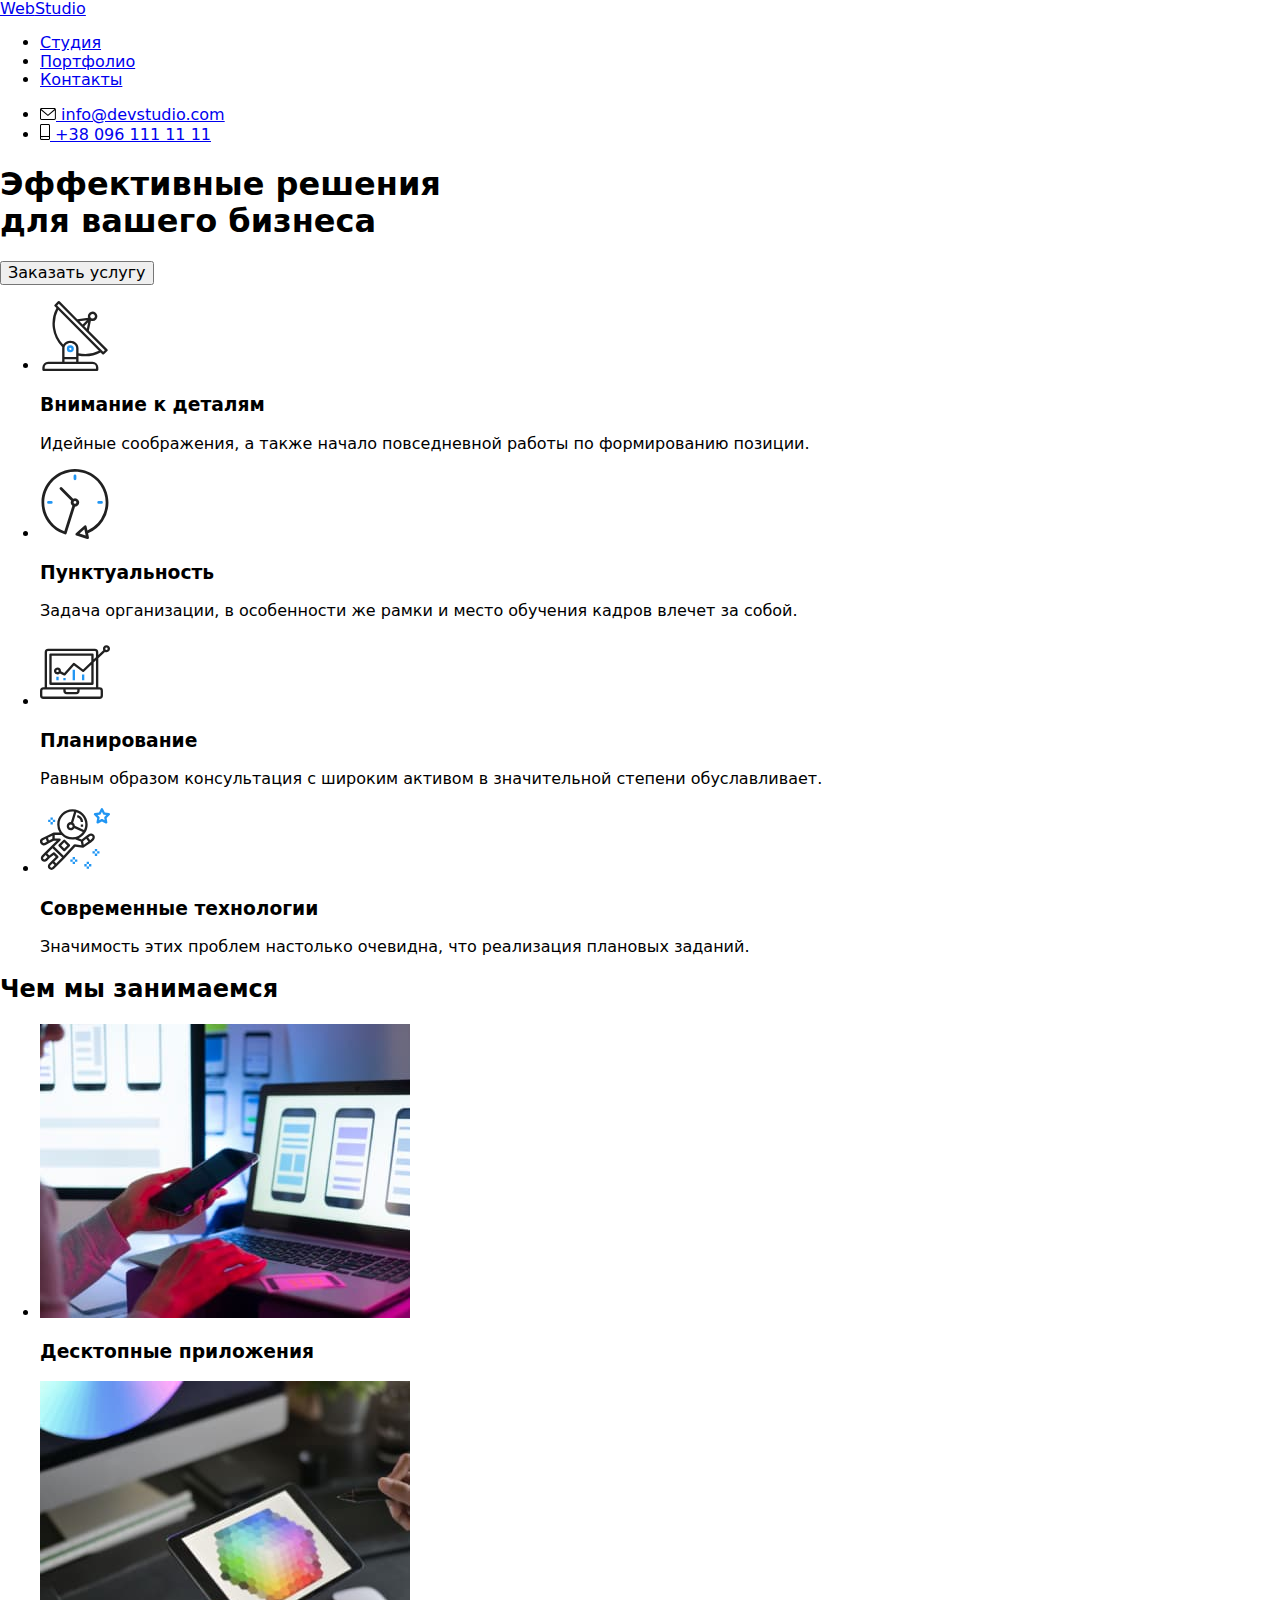
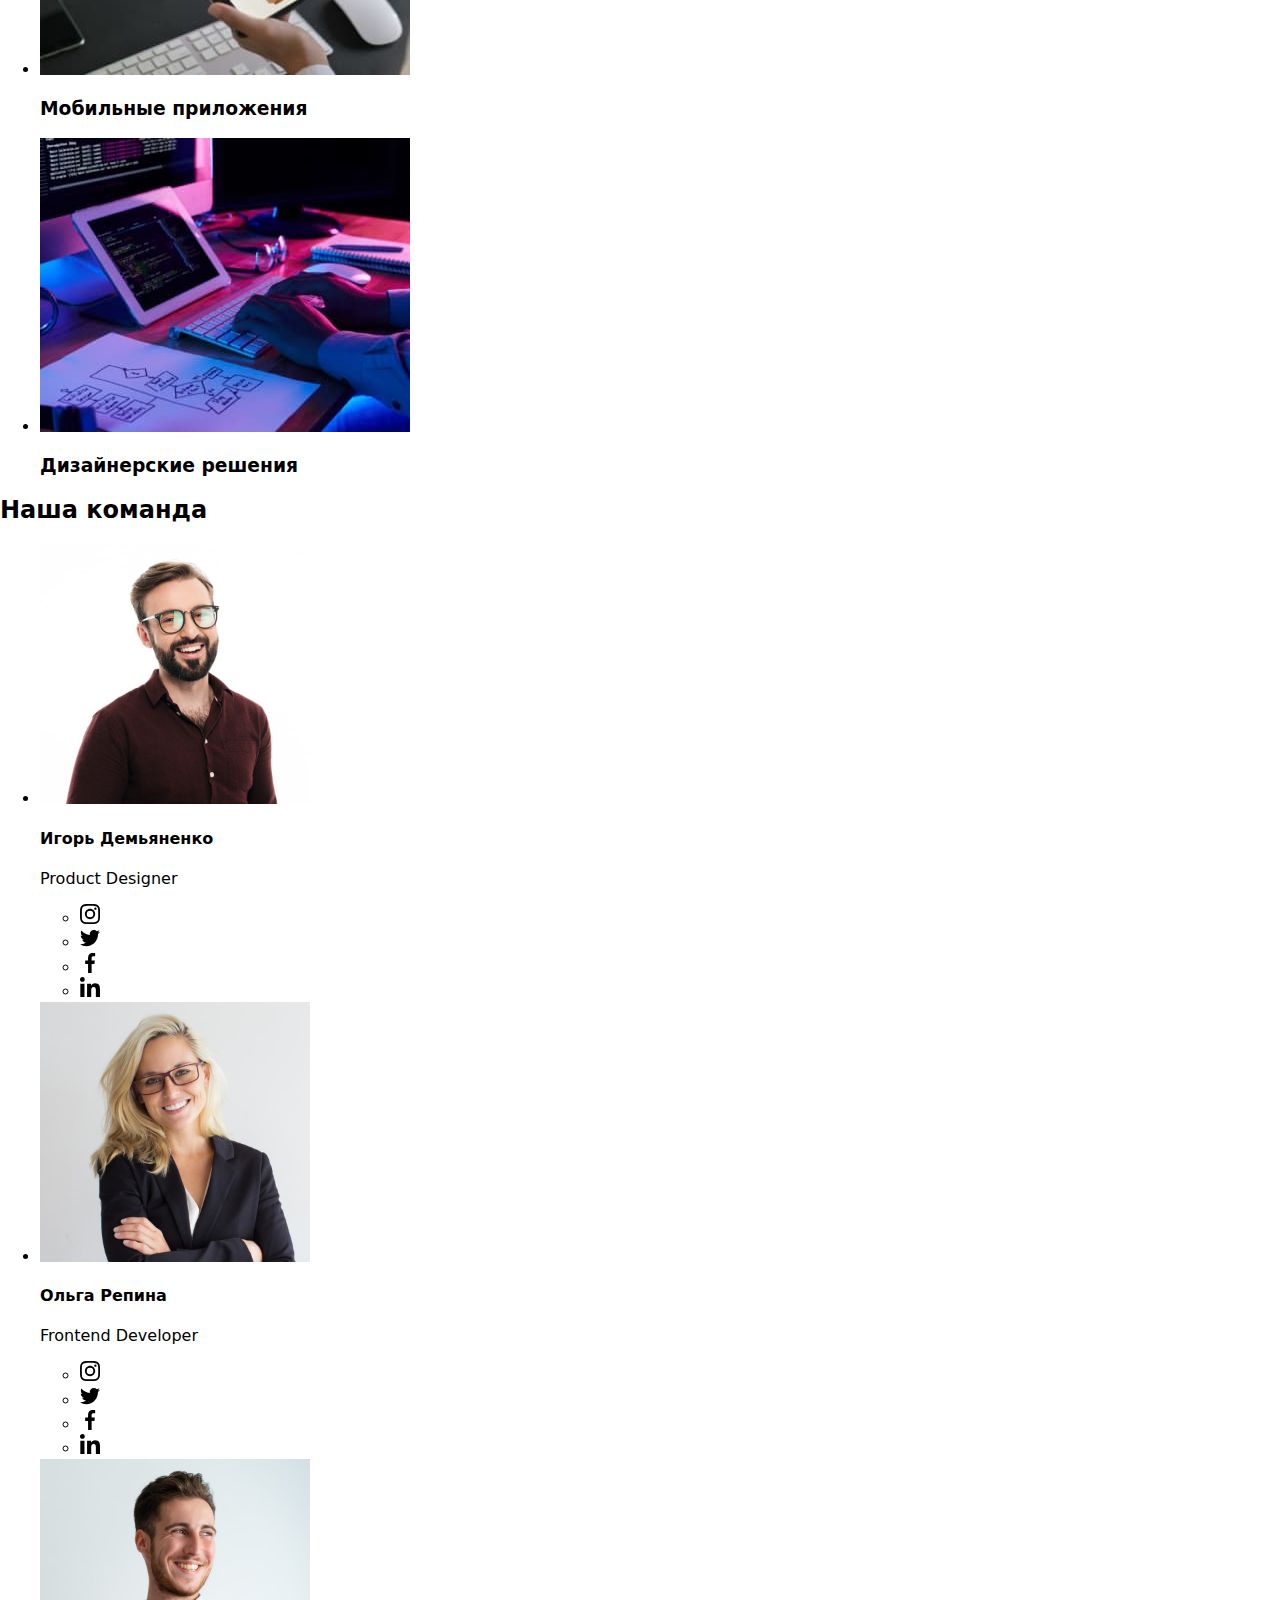
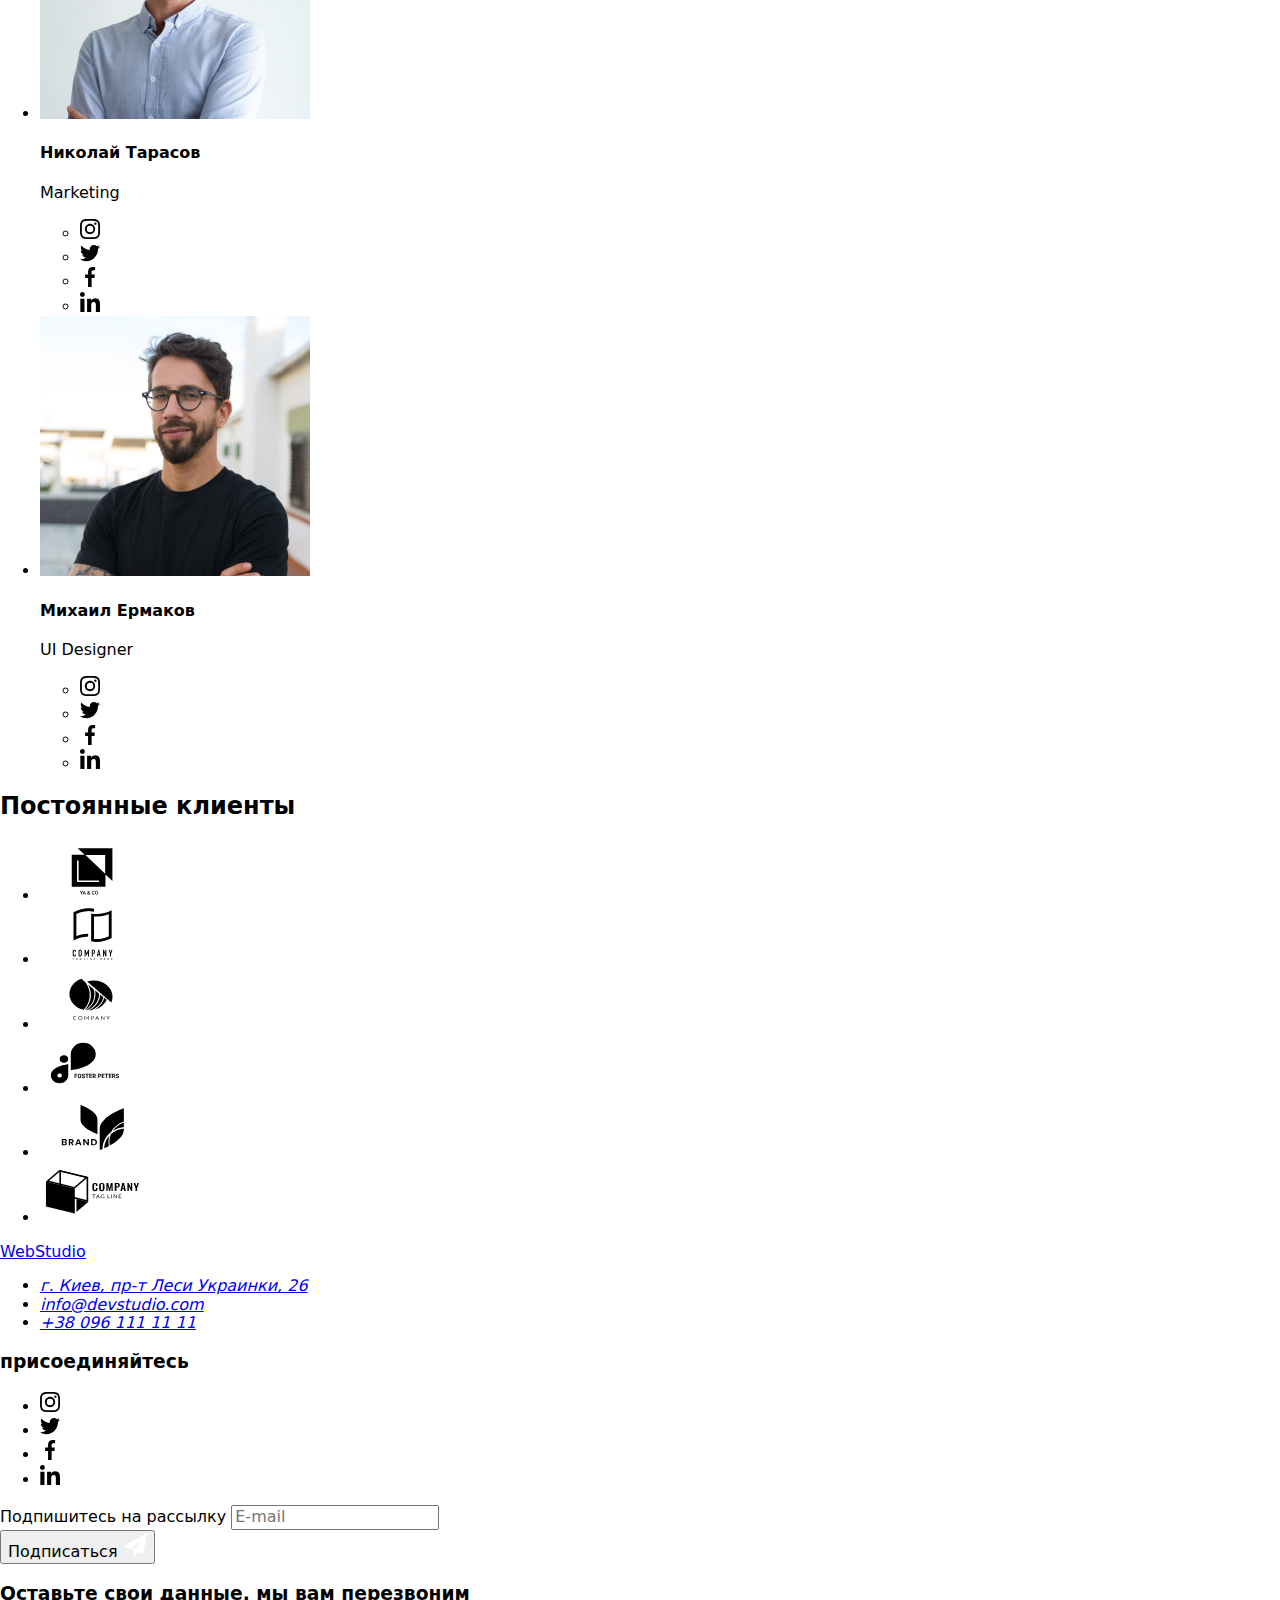
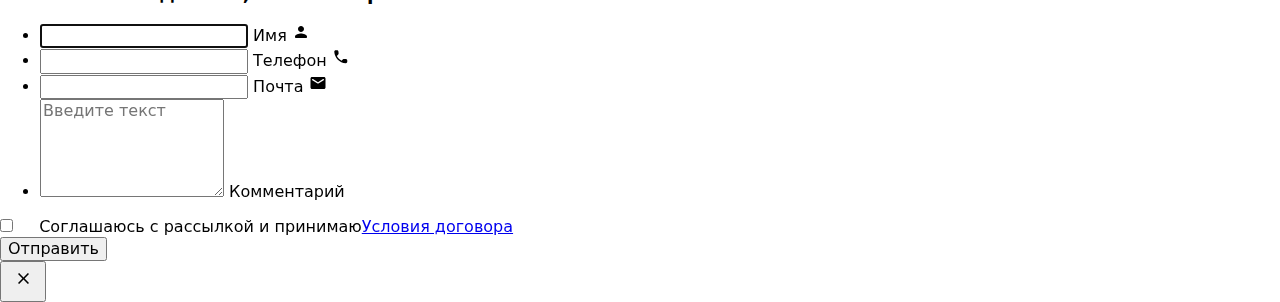
==== commit 1a09d433: "finish pre-body Sass" ====
--- a/index.html
+++ b/index.html
@@ -13,23 +13,29 @@
       rel="stylesheet"
       href="https://cdnjs.cloudflare.com/ajax/libs/modern-normalize/1.1.0/modern-normalize.min.css"
     />
-    <link rel="stylesheet" href="css/styles.css" />
+    <link rel="stylesheet" href="./css/main.min.css" />
   </head>
   <body>
     <!--...................................Header start here.........................................-->
 
     <header class="header header--border">
       <div class="container top-bar">
-        <a href="./index.html" class="logo"><span class="logo--accent-color">Web</span>Studio</a>
+        <a href="./index.html" class="logo"
+          ><span class="logo__web-element">Web</span>Studio</a
+        >
         <nav>
           <ul class="site-nav site-nav--space-set list">
             <li class="site-nav__list-item">
-              <a href="./index.html" class="site-nav__link site-nav__link--current link h-color"
+              <a
+                href="./index.html"
+                class="site-nav__link site-nav__link--current link h-color"
                 >Студия</a
               >
             </li>
             <li class="site-nav__list-item">
-              <a href="./portfolio.html" class="site-nav__link link h-color">Портфолио</a>
+              <a href="./portfolio.html" class="site-nav__link link h-color"
+                >Портфолио</a
+              >
             </li>
             <li class="site-nav__list-item">
               <a href="#" class="site-nav__link link h-color">Контакты</a>
@@ -38,7 +44,10 @@
         </nav>
         <ul class="auth-nav auth-nav--space-set list">
           <li class="auth-nav__list-item">
-            <a href="mailto:info@devstudio.com" class="auth-nav__link link h-color">
+            <a
+              href="mailto:info@devstudio.com"
+              class="auth-nav__link link h-color"
+            >
               <svg class="auth-nav__icon" width="16px" height="12px">
                 <use href="./images/symbol-defs.svg#icon-envelope"></use>
               </svg>
@@ -69,7 +78,9 @@
           Эффективные решения <br />
           для вашего бизнеса
         </h1>
-        <button type="button" class="primary-button" data-modal-open>Заказать услугу</button>
+        <button type="button" class="primary-button" data-modal-open>
+          Заказать услугу
+        </button>
       </section>
 
       <!--...................................Hero end here...........................................-->
@@ -88,7 +99,8 @@
               </div>
               <h3 class="features__title">Внимание к деталям</h3>
               <p class="features__content">
-                Идейные соображения, а также начало повседневной работы по формированию позиции.
+                Идейные соображения, а также начало повседневной работы по
+                формированию позиции.
               </p>
             </li>
             <li class="features__list-item">
@@ -99,7 +111,8 @@
               </div>
               <h3 class="features__title">Пунктуальность</h3>
               <p class="features__content">
-                Задача организации, в особенности же рамки и место обучения кадров влечет за собой.
+                Задача организации, в особенности же рамки и место обучения
+                кадров влечет за собой.
               </p>
             </li>
             <li class="features__list-item">
@@ -110,7 +123,8 @@
               </div>
               <h3 class="features__title">Планирование</h3>
               <p class="features__content">
-                Равным образом консультация с широким активом в значительной степени обуславливает.
+                Равным образом консультация с широким активом в значительной
+                степени обуславливает.
               </p>
             </li>
             <li class="features__list-item">
@@ -121,7 +135,8 @@
               </div>
               <h3 class="features__title">Современные технологии</h3>
               <p class="features__content">
-                Значимость этих проблем настолько очевидна, что реализация плановых заданий.
+                Значимость этих проблем настолько очевидна, что реализация
+                плановых заданий.
               </p>
             </li>
           </ul>
@@ -138,7 +153,11 @@
           <ul class="occupation__list list">
             <li class="occupation__list-item">
               <article class="development-type">
-                <img src="./images/occupation2.jpg" alt="Мобильные приложения" width="370" />
+                <img
+                  src="./images/occupation2.jpg"
+                  alt="Мобильные приложения"
+                  width="370"
+                />
                 <div class="development-type__image-overlay">
                   <h3 class="h3-title">Десктопные приложения</h3>
                 </div>
@@ -146,7 +165,11 @@
             </li>
             <li class="occupation__list-item">
               <div class="development-type">
-                <img src="./images/occupation3.jpg" alt="Разработка дизайна" width="370" />
+                <img
+                  src="./images/occupation3.jpg"
+                  alt="Разработка дизайна"
+                  width="370"
+                />
                 <div class="development-type__image-overlay">
                   <h3 class="h3-title">Мобильные приложения</h3>
                 </div>
@@ -154,7 +177,11 @@
             </li>
             <li class="occupation__list-item">
               <div class="development-type">
-                <img src="./images/occupation1.jpg" alt="Десктопные приложения" width="370" />
+                <img
+                  src="./images/occupation1.jpg"
+                  alt="Десктопные приложения"
+                  width="370"
+                />
                 <div class="development-type__image-overlay">
                   <h3 class="h3-title">Дизайнерские решения</h3>
                 </div>
@@ -174,7 +201,11 @@
           <ul class="team__list list">
             <li class="team__list-item">
               <article class="employee">
-                <img src="./images/staff1.jpg" alt="Фото Игоря Демьяненко" width="270" />
+                <img
+                  src="./images/staff1.jpg"
+                  alt="Фото Игоря Демьяненко"
+                  width="270"
+                />
                 <div class="employee__meta">
                   <h4 class="employee__name">Игорь Демьяненко</h4>
                   <p class="employee__position">Product Designer</p>
@@ -183,7 +214,9 @@
                       <a href="https://www.instagram.com/" class="link">
                         <div class="links-list__shell h-fill h-bgc">
                           <svg width="20px" height="20px">
-                            <use href="./images/symbol-defs.svg#icon-instagram"></use>
+                            <use
+                              href="./images/symbol-defs.svg#icon-instagram"
+                            ></use>
                           </svg>
                         </div>
                       </a>
@@ -192,7 +225,9 @@
                       <a href="https://twitter.com/" class="link">
                         <div class="links-list__shell h-fill h-bgc">
                           <svg width="20px" height="20px">
-                            <use href="./images/symbol-defs.svg#icon-twitter"></use>
+                            <use
+                              href="./images/symbol-defs.svg#icon-twitter"
+                            ></use>
                           </svg>
                         </div>
                       </a>
@@ -201,7 +236,9 @@
                       <a href="https://www.facebook.com/" class="link">
                         <div class="links-list__shell h-fill h-bgc">
                           <svg width="20px" height="20px">
-                            <use href="./images/symbol-defs.svg#icon-facebook"></use>
+                            <use
+                              href="./images/symbol-defs.svg#icon-facebook"
+                            ></use>
                           </svg>
                         </div>
                       </a>
@@ -210,7 +247,9 @@
                       <a href="https://linkedin.com/" class="link">
                         <div class="links-list__shell h-fill h-bgc">
                           <svg width="20px" height="20px">
-                            <use href="./images/symbol-defs.svg#icon-linkedin"></use>
+                            <use
+                              href="./images/symbol-defs.svg#icon-linkedin"
+                            ></use>
                           </svg>
                         </div>
                       </a>
@@ -221,7 +260,11 @@
             </li>
             <li class="team__list-item">
               <article class="employee">
-                <img src="./images/staff2.jpg" alt="Фото Ольги Репиной" width="270" />
+                <img
+                  src="./images/staff2.jpg"
+                  alt="Фото Ольги Репиной"
+                  width="270"
+                />
                 <div class="employee__meta">
                   <h4 class="employee__name">Ольга Репина</h4>
                   <p class="employee__position">Frontend Developer</p>
@@ -230,7 +273,9 @@
                       <a href="https://www.instagram.com/" class="link">
                         <div class="links-list__shell h-fill h-bgc">
                           <svg width="20px" height="20px">
-                            <use href="./images/symbol-defs.svg#icon-instagram"></use>
+                            <use
+                              href="./images/symbol-defs.svg#icon-instagram"
+                            ></use>
                           </svg>
                         </div>
                       </a>
@@ -239,7 +284,9 @@
                       <a href="https://twitter.com/" class="link">
                         <div class="links-list__shell h-fill h-bgc">
                           <svg width="20px" height="20px">
-                            <use href="./images/symbol-defs.svg#icon-twitter"></use>
+                            <use
+                              href="./images/symbol-defs.svg#icon-twitter"
+                            ></use>
                           </svg>
                         </div>
                       </a>
@@ -248,7 +295,9 @@
                       <a href="https://www.facebook.com/" class="link">
                         <div class="links-list__shell h-fill h-bgc">
                           <svg width="20px" height="20px">
-                            <use href="./images/symbol-defs.svg#icon-facebook"></use>
+                            <use
+                              href="./images/symbol-defs.svg#icon-facebook"
+                            ></use>
                           </svg>
                         </div>
                       </a>
@@ -257,7 +306,9 @@
                       <a href="https://linkedin.com/" class="link">
                         <div class="links-list__shell h-fill h-bgc">
                           <svg width="20px" height="20px">
-                            <use href="./images/symbol-defs.svg#icon-linkedin"></use>
+                            <use
+                              href="./images/symbol-defs.svg#icon-linkedin"
+                            ></use>
                           </svg>
                         </div>
                       </a>
@@ -268,7 +319,11 @@
             </li>
             <li class="team__list-item">
               <article class="employee">
-                <img src="./images/staff3.jpg" alt="Фото Николая Тарасова" width="270" />
+                <img
+                  src="./images/staff3.jpg"
+                  alt="Фото Николая Тарасова"
+                  width="270"
+                />
                 <div class="employee__meta">
                   <h4 class="employee__name">Николай Тарасов</h4>
                   <p class="employee__position">Marketing</p>
@@ -277,7 +332,9 @@
                       <a href="https://www.instagram.com/" class="link">
                         <div class="links-list__shell h-fill h-bgc">
                           <svg width="20px" height="20px">
-                            <use href="./images/symbol-defs.svg#icon-instagram"></use>
+                            <use
+                              href="./images/symbol-defs.svg#icon-instagram"
+                            ></use>
                           </svg>
                         </div>
                       </a>
@@ -286,7 +343,9 @@
                       <a href="https://twitter.com/" class="link">
                         <div class="links-list__shell h-fill h-bgc">
                           <svg width="20px" height="20px">
-                            <use href="./images/symbol-defs.svg#icon-twitter"></use>
+                            <use
+                              href="./images/symbol-defs.svg#icon-twitter"
+                            ></use>
                           </svg>
                         </div>
                       </a>
@@ -295,7 +354,9 @@
                       <a href="https://www.facebook.com/" class="link">
                         <div class="links-list__shell h-fill h-bgc">
                           <svg width="20px" height="20px">
-                            <use href="./images/symbol-defs.svg#icon-facebook"></use>
+                            <use
+                              href="./images/symbol-defs.svg#icon-facebook"
+                            ></use>
                           </svg>
                         </div>
                       </a>
@@ -304,7 +365,9 @@
                       <a href="https://linkedin.com/" class="link">
                         <div class="links-list__shell h-fill h-bgc">
                           <svg width="20px" height="20px">
-                            <use href="./images/symbol-defs.svg#icon-linkedin"></use>
+                            <use
+                              href="./images/symbol-defs.svg#icon-linkedin"
+                            ></use>
                           </svg>
                         </div>
                       </a>
@@ -315,7 +378,11 @@
             </li>
             <li class="team__list-item">
               <article class="employee">
-                <img src="./images/staff4.jpg" alt="Фото Михаила Ермакова" width="270" />
+                <img
+                  src="./images/staff4.jpg"
+                  alt="Фото Михаила Ермакова"
+                  width="270"
+                />
                 <div class="employee__meta">
                   <h4 class="employee__name">Михаил Ермаков</h4>
                   <p class="employee__position">UI Designer</p>
@@ -324,7 +391,9 @@
                       <a href="https://www.instagram.com/" class="link">
                         <div class="links-list__shell h-fill h-bgc">
                           <svg width="20px" height="20px">
-                            <use href="./images/symbol-defs.svg#icon-instagram"></use>
+                            <use
+                              href="./images/symbol-defs.svg#icon-instagram"
+                            ></use>
                           </svg>
                         </div>
                       </a>
@@ -333,7 +402,9 @@
                       <a href="https://twitter.com/" class="link">
                         <div class="links-list__shell h-fill h-bgc">
                           <svg width="20px" height="20px">
-                            <use href="./images/symbol-defs.svg#icon-twitter"></use>
+                            <use
+                              href="./images/symbol-defs.svg#icon-twitter"
+                            ></use>
                           </svg>
                         </div>
                       </a>
@@ -342,7 +413,9 @@
                       <a href="https://www.facebook.com/" class="link">
                         <div class="links-list__shell h-fill h-bgc">
                           <svg width="20px" height="20px">
-                            <use href="./images/symbol-defs.svg#icon-facebook"></use>
+                            <use
+                              href="./images/symbol-defs.svg#icon-facebook"
+                            ></use>
                           </svg>
                         </div>
                       </a>
@@ -351,7 +424,9 @@
                       <a href="https://linkedin.com/" class="link">
                         <div class="links-list__shell h-fill h-bgc">
                           <svg width="20px" height="20px">
-                            <use href="./images/symbol-defs.svg#icon-linkedin"></use>
+                            <use
+                              href="./images/symbol-defs.svg#icon-linkedin"
+                            ></use>
                           </svg>
                         </div>
                       </a>
@@ -376,7 +451,9 @@
               <a href="#" class="link">
                 <div class="customers__shell h-border">
                   <svg class="h-fill" width="106px" height="60px">
-                    <use href="./images/symbol-defs.svg#icon-logocompany1"></use>
+                    <use
+                      href="./images/symbol-defs.svg#icon-logocompany1"
+                    ></use>
                   </svg>
                 </div>
               </a>
@@ -385,7 +462,9 @@
               <a href="#" class="link">
                 <div class="customers__shell h-border">
                   <svg class="h-fill" width="106px" height="60px">
-                    <use href="./images/symbol-defs.svg#icon-logocompany2"></use>
+                    <use
+                      href="./images/symbol-defs.svg#icon-logocompany2"
+                    ></use>
                   </svg>
                 </div>
               </a>
@@ -394,7 +473,9 @@
               <a href="#" class="link">
                 <div class="customers__shell h-border">
                   <svg class="h-fill" width="106px" height="60px">
-                    <use href="./images/symbol-defs.svg#icon-logocompany3"></use>
+                    <use
+                      href="./images/symbol-defs.svg#icon-logocompany3"
+                    ></use>
                   </svg>
                 </div>
               </a>
@@ -403,7 +484,9 @@
               <a href="#" class="link">
                 <div class="customers__shell h-border">
                   <svg class="h-fill" width="106px" height="60px">
-                    <use href="./images/symbol-defs.svg#icon-logocompany4"></use>
+                    <use
+                      href="./images/symbol-defs.svg#icon-logocompany4"
+                    ></use>
                   </svg>
                 </div>
               </a>
@@ -412,7 +495,9 @@
               <a href="#" class="link">
                 <div class="customers__shell h-border">
                   <svg class="h-fill" width="106px" height="60px">
-                    <use href="./images/symbol-defs.svg#icon-logocompany5"></use>
+                    <use
+                      href="./images/symbol-defs.svg#icon-logocompany5"
+                    ></use>
                   </svg>
                 </div>
               </a>
@@ -421,7 +506,9 @@
               <a href="#" class="link">
                 <div class="customers__shell h-border">
                   <svg class="h-fill" width="106px" height="60px">
-                    <use href="./images/symbol-defs.svg#icon-logocompany6"></use>
+                    <use
+                      href="./images/symbol-defs.svg#icon-logocompany6"
+                    ></use>
                   </svg>
                 </div>
               </a>
@@ -441,7 +528,7 @@
       <div class="container bottom__shell">
         <div class="bottom__adress-shell">
           <a href="./index.html" class="logo logo--footerstyle"
-            ><span class="logo--accent-color">Web</span>Studio</a
+            ><span class="logo__web-element">Web</span>Studio</a
           >
           <address class="contacts">
             <ul class="list">
@@ -460,7 +547,9 @@
                 >
               </li>
               <li class="contacts__list-item">
-                <a href="tel:+380961111111" class="contacts__mailphone contacts__link link h-color"
+                <a
+                  href="tel:+380961111111"
+                  class="contacts__mailphone contacts__link link h-color"
                   >+38 096 111 11 11</a
                 >
               </li>
@@ -473,7 +562,12 @@
             <ul class="links-list links-list--no-justify list">
               <li class="links-list__item">
                 <a href="https://www.instagram.com/" class="link">
-                  <div class="links-list__shell links-list__shell--footer-colors h-fill h-bgc">
+                  <div
+                    class="
+                      links-list__shell links-list__shell--footer-colors
+                      h-fill h-bgc
+                    "
+                  >
                     <svg class="icon-socialnet" width="20px" height="20px">
                       <use href="./images/symbol-defs.svg#icon-instagram"></use>
                     </svg>
@@ -482,7 +576,12 @@
               </li>
               <li class="links-list__item">
                 <a href="https://twitter.com/" class="link">
-                  <div class="links-list__shell links-list__shell--footer-colors h-fill h-bgc">
+                  <div
+                    class="
+                      links-list__shell links-list__shell--footer-colors
+                      h-fill h-bgc
+                    "
+                  >
                     <svg class="icon-socialnet" width="20px" height="20px">
                       <use href="./images/symbol-defs.svg#icon-twitter"></use>
                     </svg>
@@ -491,7 +590,12 @@
               </li>
               <li class="links-list__item">
                 <a href="https://www.facebook.com/" class="link">
-                  <div class="links-list__shell links-list__shell--footer-colors h-fill h-bgc">
+                  <div
+                    class="
+                      links-list__shell links-list__shell--footer-colors
+                      h-fill h-bgc
+                    "
+                  >
                     <svg class="icon-socialnet" width="20px" height="20px">
                       <use href="./images/symbol-defs.svg#icon-facebook"></use>
                     </svg>
@@ -500,7 +604,12 @@
               </li>
               <li class="links-list__item">
                 <a href="https://linkedin.com/" class="link">
-                  <div class="links-list__shell links-list__shell--footer-colors h-fill h-bgc">
+                  <div
+                    class="
+                      links-list__shell links-list__shell--footer-colors
+                      h-fill h-bgc
+                    "
+                  >
                     <svg class="icon-socialnet" width="20px" height="20px">
                       <use href="./images/symbol-defs.svg#icon-linkedin"></use>
                     </svg>
@@ -513,7 +622,9 @@
             <form name="secondary-form" autocomplete="off">
               <div class="secondary-form__shell">
                 <div class="secondary-form__input-shell">
-                  <label for="subs-email" class="h3-title h3-title--footer-indent"
+                  <label
+                    for="subs-email"
+                    class="h3-title h3-title--footer-indent"
                     >Подпишитесь на рассылку</label
                   >
                   <input
@@ -525,9 +636,13 @@
                   />
                 </div>
                 <button type="submit" class="primary-button">
-                  <span class="primary-button_core">
+                  <span class="primary-button__core">
                     Подписаться
-                    <svg class="primary-button__icon" width="24px" height="24px">
+                    <svg
+                      class="primary-button__icon"
+                      width="24px"
+                      height="24px"
+                    >
                       <use href="./images/symbol-defs.svg#icon-telegram"></use>
                     </svg>
                   </span>
@@ -545,88 +660,123 @@
 
     <div class="backdrop is-hidden" data-modal>
       <div class="modal">
-        <h3 class="modal-title">Оставьте свои данные, мы вам перезвоним</h3>
         <form class="main-form">
-          <ul class="form-list list">
-            <li class="form-list-item">
-              <div class="form-input-shell">
+          <h3 class="main-form__title">
+            Оставьте свои данные, мы вам перезвоним
+          </h3>
+          <ul class="main-form__list list">
+            <li class="main-form__list-item">
+              <div class="main-form__input-shell">
                 <input
-                  class="form-input"
+                  class="main-form__input"
                   type="text"
                   name="customer-name"
                   id="customer-name"
                   placeholder=" "
                   autofocus
                 />
-                <label class="form-label" for="customer-name">Имя</label>
-                <svg class="input-icon" width="18px" height="18px">
-                  <use class="h-fill" href="./images/symbol-defs.svg#icon-person"></use>
+                <label class="main-form__label" for="customer-name">Имя</label>
+                <svg class="main-form__icon" width="18px" height="18px">
+                  <use
+                    class="h-fill"
+                    href="./images/symbol-defs.svg#icon-person"
+                  ></use>
                 </svg>
               </div>
             </li>
-            <li class="form-list-item">
-              <div class="form-input-shell">
+            <li class="main-form__list-item">
+              <div class="main-form__input-shell">
                 <input
-                  class="form-input"
+                  class="main-form__input"
                   type="tel"
                   name="customer-phone"
                   id="customer-phone"
                   placeholder=" "
                 />
-                <label class="form-label" for="customer-phone">Телефон</label>
-                <svg class="input-icon" width="18px" height="18px">
-                  <use class="h-fill" href="./images/symbol-defs.svg#icon-phone"></use>
+                <label class="main-form__label" for="customer-phone"
+                  >Телефон</label
+                >
+                <svg class="main-form__icon" width="18px" height="18px">
+                  <use
+                    class="h-fill"
+                    href="./images/symbol-defs.svg#icon-phone"
+                  ></use>
                 </svg>
               </div>
             </li>
-            <li class="form-list-item">
-              <div class="form-input-shell">
+            <li class="main-form__list-item">
+              <div class="main-form__input-shell">
                 <input
-                  class="form-input"
+                  class="main-form__input"
                   type="email"
                   name="customer-email"
                   id="customer-email"
                   placeholder=" "
                 />
-                <label class="form-label" for="customer-email">Почта</label>
-                <svg class="input-icon" width="18px" height="18px">
-                  <use class="h-fill" href="./images/symbol-defs.svg#icon-email"></use>
+                <label class="main-form__label" for="customer-email"
+                  >Почта</label
+                >
+                <svg class="main-form__icon" width="18px" height="18px">
+                  <use
+                    class="h-fill"
+                    href="./images/symbol-defs.svg#icon-email"
+                  ></use>
                 </svg>
               </div>
             </li>
-            <li class="form-list-item">
-              <div class="form-input-shell">
+            <li class="main-form__list-item">
+              <div class="main-form__input-shell">
                 <textarea
-                  class="form-input textarea-set"
+                  class="main-form__input main-form__input--textarea-set"
                   name="comment"
                   id="comment"
                   rows="5"
                   placeholder="Введите текст"
                 ></textarea>
-                <label class="form-label" for="comment">Комментарий</label>
+                <label class="main-form__label" for="comment"
+                  >Комментарий</label
+                >
               </div>
             </li>
           </ul>
-          <div class="checkbox-shell">
-            <label class="checkbox-label" for="agree-check">
-              <input class="checkbox-area" type="checkbox" name="agree-check" id="agree-check" />
-              <span class="checkbox-icon-shell"></span>
-              <svg class="checkbox-icon" width="16px" height="15px">
+          <div class="main-form__checkbox-shell">
+            <label class="main-form__checkbox-label" for="agree-check">
+              <input
+                class="main-form__checkbox-area"
+                type="checkbox"
+                name="agree-check"
+                id="agree-check"
+              />
+              <span class="main-form__checkbox-icon-shell"></span>
+              <svg class="main-form__checkbox-icon" width="16px" height="15px">
                 <use href="./images/symbol-defs.svg#icon-send"></use>
               </svg>
-              <span class="agree-text"
-                >Соглашаюсь с рассылкой и принимаю<a href="#" class="link">Условия договора</a>
+              <span class="main-form__agree-text"
+                >Соглашаюсь с рассылкой и принимаю<a
+                  href="#"
+                  class="main-form__link link"
+                  >Условия договора</a
+                >
               </span>
             </label>
           </div>
-          <button class="primary-button form-button" type="submit">Отправить</button>
-
-          <button type="button" class="close-button" data-modal-close>
-            <svg class="modal-close-icon h-fill h-shadow" width="30px" height="30px">
-              <use href="./images/symbol-defs.svg#xmark"></use>
-            </svg>
+          <button
+            class="primary-button primary-button--formstyle"
+            type="submit"
+          >
+            Отправить
           </button>
         </form>
+
+        <button type="button" class="close-button" data-modal-close>
+          <svg
+            class="close-button__icon h-fill h-shadow"
+            width="30px"
+            height="30px"
+          >
+            <use href="./images/symbol-defs.svg#xmark"></use>
+          </svg>
+        </button>
       </div>
     </div>
     <script src="./js/modal.js"></script>
--- a/css/main.min.css
+++ b/css/main.min.css
@@ -0,0 +1 @@
+/* No CSS *//*# sourceMappingURL=main.min.css.map */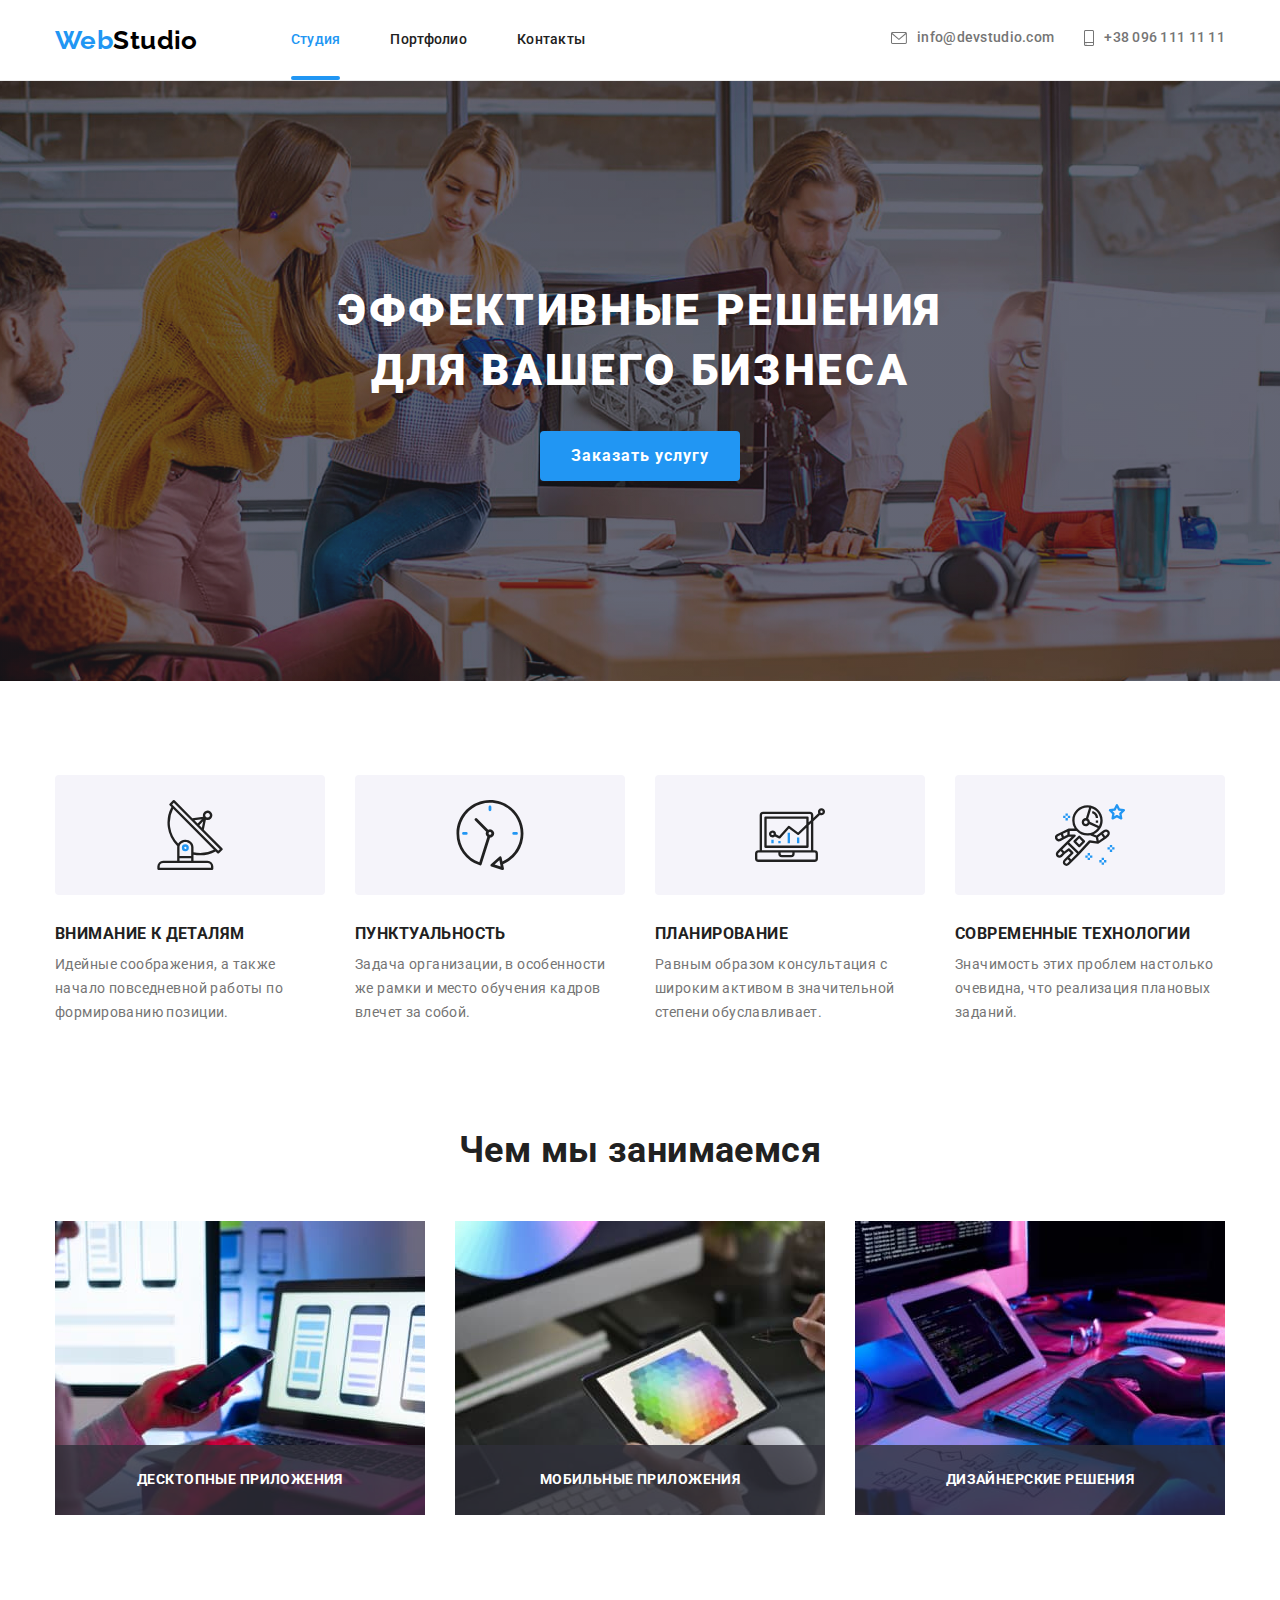
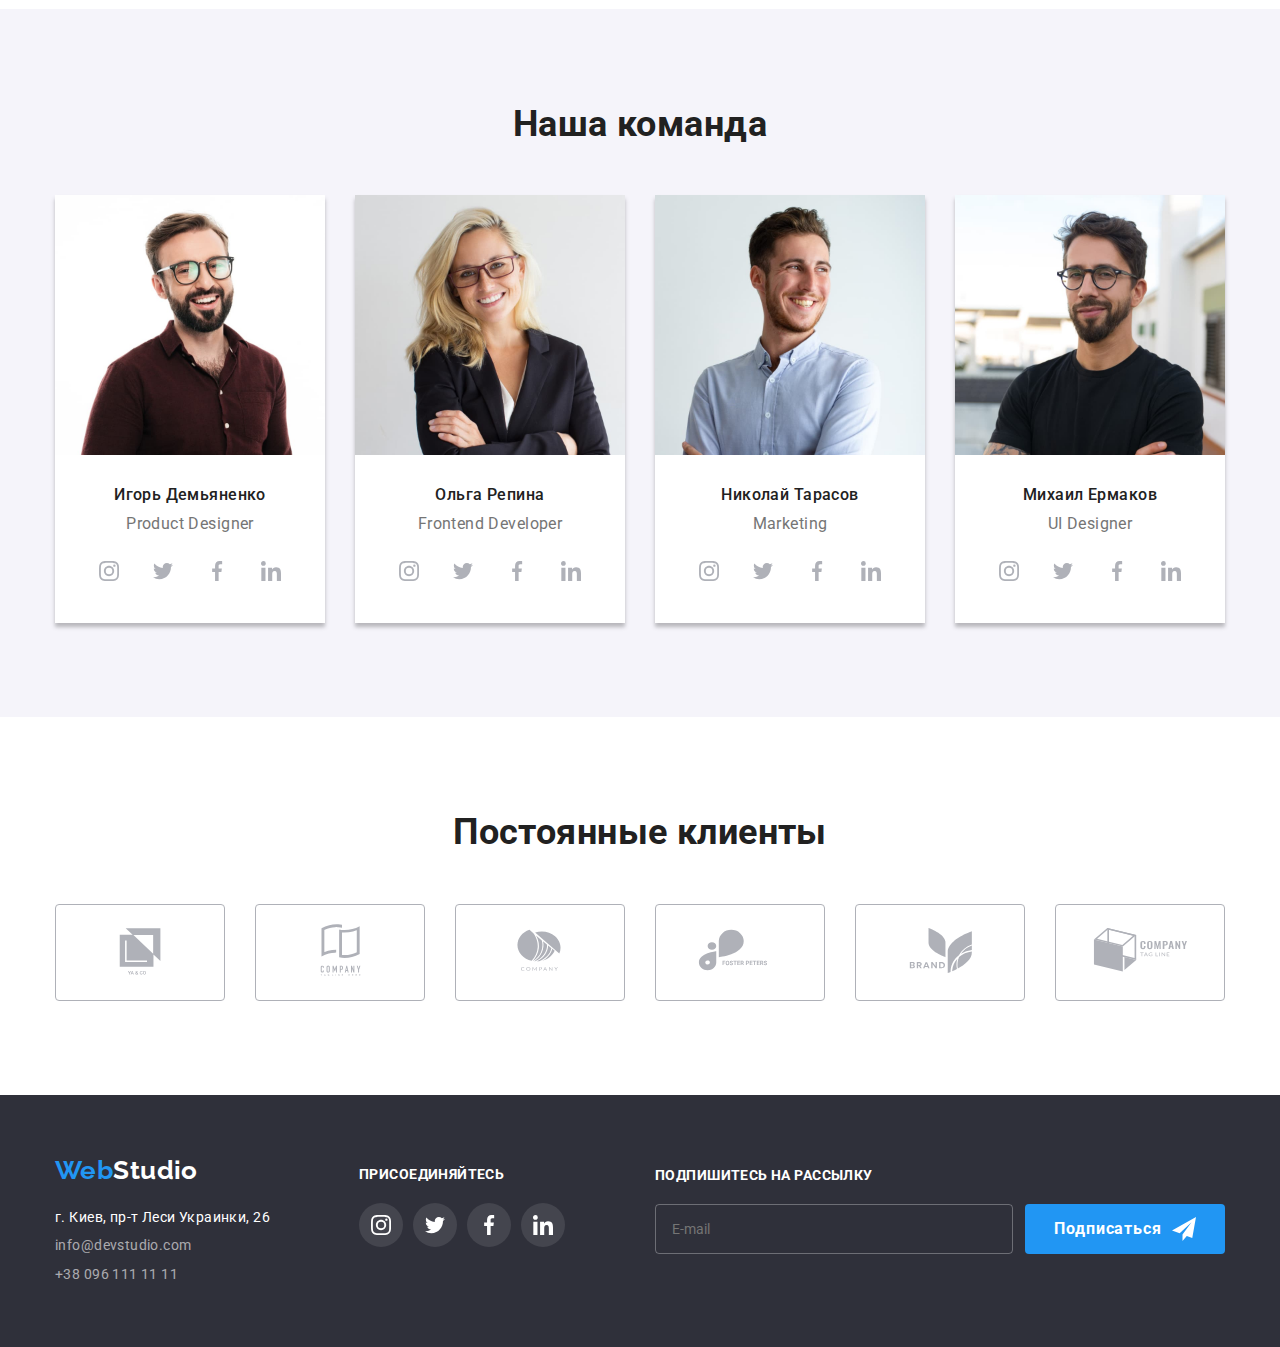
==== commit 25626e11: "finish Sass" ====
--- a/index.html
+++ b/index.html
@@ -19,7 +19,7 @@
     <!--...................................Header start here.........................................-->
 
     <header class="header header--border">
-      <div class="container top-bar">
+      <div class="container header__top-bar">
         <a href="./index.html" class="logo"
           ><span class="logo__web-element">Web</span>Studio</a
         >
@@ -28,17 +28,17 @@
             <li class="site-nav__list-item">
               <a
                 href="./index.html"
-                class="site-nav__link site-nav__link--current link h-color"
+                class="site-nav__link site-nav__link--current link h--color"
                 >Студия</a
               >
             </li>
             <li class="site-nav__list-item">
-              <a href="./portfolio.html" class="site-nav__link link h-color"
+              <a href="./portfolio.html" class="site-nav__link link h--color"
                 >Портфолио</a
               >
             </li>
             <li class="site-nav__list-item">
-              <a href="#" class="site-nav__link link h-color">Контакты</a>
+              <a href="#" class="site-nav__link link h--color">Контакты</a>
             </li>
           </ul>
         </nav>
@@ -46,7 +46,7 @@
           <li class="auth-nav__list-item">
             <a
               href="mailto:info@devstudio.com"
-              class="auth-nav__link link h-color"
+              class="auth-nav__link link h--color"
             >
               <svg class="auth-nav__icon" width="16px" height="12px">
                 <use href="./images/symbol-defs.svg#icon-envelope"></use>
@@ -55,7 +55,7 @@
             </a>
           </li>
           <li class="auth-nav__list-item">
-            <a href="tel:+380961111111" class="auth-nav__link link h-color">
+            <a href="tel:+380961111111" class="auth-nav__link link h--color">
               <svg class="auth-nav__icon" width="10px" height="16px">
                 <use href="./images/symbol-defs.svg#icon-smartphone"></use>
               </svg>
@@ -212,7 +212,9 @@
                   <ul class="links-list list">
                     <li>
                       <a href="https://www.instagram.com/" class="link">
-                        <div class="links-list__shell h-fill h-bgc">
+                        <div
+                          class="links-list__shell h--fill h--background-color"
+                        >
                           <svg width="20px" height="20px">
                             <use
                               href="./images/symbol-defs.svg#icon-instagram"
@@ -223,7 +225,9 @@
                     </li>
                     <li>
                       <a href="https://twitter.com/" class="link">
-                        <div class="links-list__shell h-fill h-bgc">
+                        <div
+                          class="links-list__shell h--fill h--background-color"
+                        >
                           <svg width="20px" height="20px">
                             <use
                               href="./images/symbol-defs.svg#icon-twitter"
@@ -234,7 +238,9 @@
                     </li>
                     <li>
                       <a href="https://www.facebook.com/" class="link">
-                        <div class="links-list__shell h-fill h-bgc">
+                        <div
+                          class="links-list__shell h--fill h--background-color"
+                        >
                           <svg width="20px" height="20px">
                             <use
                               href="./images/symbol-defs.svg#icon-facebook"
@@ -245,7 +251,9 @@
                     </li>
                     <li>
                       <a href="https://linkedin.com/" class="link">
-                        <div class="links-list__shell h-fill h-bgc">
+                        <div
+                          class="links-list__shell h--fill h--background-color"
+                        >
                           <svg width="20px" height="20px">
                             <use
                               href="./images/symbol-defs.svg#icon-linkedin"
@@ -271,7 +279,9 @@
                   <ul class="links-list list">
                     <li>
                       <a href="https://www.instagram.com/" class="link">
-                        <div class="links-list__shell h-fill h-bgc">
+                        <div
+                          class="links-list__shell h--fill h--background-color"
+                        >
                           <svg width="20px" height="20px">
                             <use
                               href="./images/symbol-defs.svg#icon-instagram"
@@ -282,7 +292,9 @@
                     </li>
                     <li>
                       <a href="https://twitter.com/" class="link">
-                        <div class="links-list__shell h-fill h-bgc">
+                        <div
+                          class="links-list__shell h--fill h--background-color"
+                        >
                           <svg width="20px" height="20px">
                             <use
                               href="./images/symbol-defs.svg#icon-twitter"
@@ -293,7 +305,9 @@
                     </li>
                     <li>
                       <a href="https://www.facebook.com/" class="link">
-                        <div class="links-list__shell h-fill h-bgc">
+                        <div
+                          class="links-list__shell h--fill h--background-color"
+                        >
                           <svg width="20px" height="20px">
                             <use
                               href="./images/symbol-defs.svg#icon-facebook"
@@ -304,7 +318,9 @@
                     </li>
                     <li>
                       <a href="https://linkedin.com/" class="link">
-                        <div class="links-list__shell h-fill h-bgc">
+                        <div
+                          class="links-list__shell h--fill h--background-color"
+                        >
                           <svg width="20px" height="20px">
                             <use
                               href="./images/symbol-defs.svg#icon-linkedin"
@@ -330,7 +346,9 @@
                   <ul class="links-list list">
                     <li>
                       <a href="https://www.instagram.com/" class="link">
-                        <div class="links-list__shell h-fill h-bgc">
+                        <div
+                          class="links-list__shell h--fill h--background-color"
+                        >
                           <svg width="20px" height="20px">
                             <use
                               href="./images/symbol-defs.svg#icon-instagram"
@@ -341,7 +359,9 @@
                     </li>
                     <li>
                       <a href="https://twitter.com/" class="link">
-                        <div class="links-list__shell h-fill h-bgc">
+                        <div
+                          class="links-list__shell h--fill h--background-color"
+                        >
                           <svg width="20px" height="20px">
                             <use
                               href="./images/symbol-defs.svg#icon-twitter"
@@ -352,7 +372,9 @@
                     </li>
                     <li>
                       <a href="https://www.facebook.com/" class="link">
-                        <div class="links-list__shell h-fill h-bgc">
+                        <div
+                          class="links-list__shell h--fill h--background-color"
+                        >
                           <svg width="20px" height="20px">
                             <use
                               href="./images/symbol-defs.svg#icon-facebook"
@@ -363,7 +385,9 @@
                     </li>
                     <li>
                       <a href="https://linkedin.com/" class="link">
-                        <div class="links-list__shell h-fill h-bgc">
+                        <div
+                          class="links-list__shell h--fill h--background-color"
+                        >
                           <svg width="20px" height="20px">
                             <use
                               href="./images/symbol-defs.svg#icon-linkedin"
@@ -389,7 +413,9 @@
                   <ul class="links-list list">
                     <li>
                       <a href="https://www.instagram.com/" class="link">
-                        <div class="links-list__shell h-fill h-bgc">
+                        <div
+                          class="links-list__shell h--fill h--background-color"
+                        >
                           <svg width="20px" height="20px">
                             <use
                               href="./images/symbol-defs.svg#icon-instagram"
@@ -400,7 +426,9 @@
                     </li>
                     <li>
                       <a href="https://twitter.com/" class="link">
-                        <div class="links-list__shell h-fill h-bgc">
+                        <div
+                          class="links-list__shell h--fill h--background-color"
+                        >
                           <svg width="20px" height="20px">
                             <use
                               href="./images/symbol-defs.svg#icon-twitter"
@@ -411,7 +439,9 @@
                     </li>
                     <li>
                       <a href="https://www.facebook.com/" class="link">
-                        <div class="links-list__shell h-fill h-bgc">
+                        <div
+                          class="links-list__shell h--fill h--background-color"
+                        >
                           <svg width="20px" height="20px">
                             <use
                               href="./images/symbol-defs.svg#icon-facebook"
@@ -422,7 +452,9 @@
                     </li>
                     <li>
                       <a href="https://linkedin.com/" class="link">
-                        <div class="links-list__shell h-fill h-bgc">
+                        <div
+                          class="links-list__shell h--fill h--background-color"
+                        >
                           <svg width="20px" height="20px">
                             <use
                               href="./images/symbol-defs.svg#icon-linkedin"
@@ -449,8 +481,8 @@
           <ul class="customers__list list">
             <li class="customers__list-item">
               <a href="#" class="link">
-                <div class="customers__shell h-border">
-                  <svg class="h-fill" width="106px" height="60px">
+                <div class="customers__shell h--border">
+                  <svg class="h--fill" width="106px" height="60px">
                     <use
                       href="./images/symbol-defs.svg#icon-logocompany1"
                     ></use>
@@ -460,8 +492,8 @@
             </li>
             <li class="customers__list-item">
               <a href="#" class="link">
-                <div class="customers__shell h-border">
-                  <svg class="h-fill" width="106px" height="60px">
+                <div class="customers__shell h--border">
+                  <svg class="h--fill" width="106px" height="60px">
                     <use
                       href="./images/symbol-defs.svg#icon-logocompany2"
                     ></use>
@@ -471,8 +503,8 @@
             </li>
             <li class="customers__list-item">
               <a href="#" class="link">
-                <div class="customers__shell h-border">
-                  <svg class="h-fill" width="106px" height="60px">
+                <div class="customers__shell h--border">
+                  <svg class="h--fill" width="106px" height="60px">
                     <use
                       href="./images/symbol-defs.svg#icon-logocompany3"
                     ></use>
@@ -482,8 +514,8 @@
             </li>
             <li class="customers__list-item">
               <a href="#" class="link">
-                <div class="customers__shell h-border">
-                  <svg class="h-fill" width="106px" height="60px">
+                <div class="customers__shell h--border">
+                  <svg class="h--fill" width="106px" height="60px">
                     <use
                       href="./images/symbol-defs.svg#icon-logocompany4"
                     ></use>
@@ -493,8 +525,8 @@
             </li>
             <li class="customers__list-item">
               <a href="#" class="link">
-                <div class="customers__shell h-border">
-                  <svg class="h-fill" width="106px" height="60px">
+                <div class="customers__shell h--border">
+                  <svg class="h--fill" width="106px" height="60px">
                     <use
                       href="./images/symbol-defs.svg#icon-logocompany5"
                     ></use>
@@ -504,8 +536,8 @@
             </li>
             <li class="customers__list-item">
               <a href="#" class="link">
-                <div class="customers__shell h-border">
-                  <svg class="h-fill" width="106px" height="60px">
+                <div class="customers__shell h--border">
+                  <svg class="h--fill" width="106px" height="60px">
                     <use
                       href="./images/symbol-defs.svg#icon-logocompany6"
                     ></use>
@@ -535,21 +567,21 @@
               <li class="contacts__list-item">
                 <a
                   href="https://www.google.com.ua/maps/place/%D0%B1%D1%83%D0%BB.+%D0%9B%D0%B5%D1%81%D0%B8+%D0%A3%D0%BA%D1%80%D0%B0%D0%B8%D0%BD%D0%BA%D0%B8,+26,+%D0%9A%D0%B8%D0%B5%D0%B2,+02000/@50.4267174,30.5365151,17.56z/data=!4m5!3m4!1s0x40d4cf0e033ecbe9:0x57a4dffefec77da0!8m2!3d50.4265807!4d30.538386?hl=ru"
-                  class="contacts__map-address link h-color"
+                  class="contacts__map-address contacts__link link h--color"
                   >г. Киев, пр-т Леси Украинки, 26
                 </a>
               </li>
               <li class="contacts__list-item">
                 <a
                   href="mailto:info@devstudio.com"
-                  class="contacts__mailphone contacts__link link h-color"
+                  class="contacts__mailphone contacts__link link h--color"
                   >info@devstudio.com</a
                 >
               </li>
               <li class="contacts__list-item">
                 <a
                   href="tel:+380961111111"
-                  class="contacts__mailphone contacts__link link h-color"
+                  class="contacts__mailphone contacts__link link h--color"
                   >+38 096 111 11 11</a
                 >
               </li>
@@ -565,7 +597,7 @@
                   <div
                     class="
                       links-list__shell links-list__shell--footer-colors
-                      h-fill h-bgc
+                      h--fill h--background-color
                     "
                   >
                     <svg class="icon-socialnet" width="20px" height="20px">
@@ -579,7 +611,7 @@
                   <div
                     class="
                       links-list__shell links-list__shell--footer-colors
-                      h-fill h-bgc
+                      h--fill h--background-color
                     "
                   >
                     <svg class="icon-socialnet" width="20px" height="20px">
@@ -593,7 +625,7 @@
                   <div
                     class="
                       links-list__shell links-list__shell--footer-colors
-                      h-fill h-bgc
+                      h--fill h--background-color
                     "
                   >
                     <svg class="icon-socialnet" width="20px" height="20px">
@@ -607,7 +639,7 @@
                   <div
                     class="
                       links-list__shell links-list__shell--footer-colors
-                      h-fill h-bgc
+                      h--fill h--background-color
                     "
                   >
                     <svg class="icon-socialnet" width="20px" height="20px">
@@ -678,7 +710,7 @@
                 <label class="main-form__label" for="customer-name">Имя</label>
                 <svg class="main-form__icon" width="18px" height="18px">
                   <use
-                    class="h-fill"
+                    class="h--fill"
                     href="./images/symbol-defs.svg#icon-person"
                   ></use>
                 </svg>
@@ -698,7 +730,7 @@
                 >
                 <svg class="main-form__icon" width="18px" height="18px">
                   <use
-                    class="h-fill"
+                    class="h--fill"
                     href="./images/symbol-defs.svg#icon-phone"
                   ></use>
                 </svg>
@@ -718,7 +750,7 @@
                 >
                 <svg class="main-form__icon" width="18px" height="18px">
                   <use
-                    class="h-fill"
+                    class="h--fill"
                     href="./images/symbol-defs.svg#icon-email"
                   ></use>
                 </svg>
@@ -770,7 +802,7 @@
 
         <button type="button" class="close-button" data-modal-close>
           <svg
-            class="close-button__icon h-fill h-shadow"
+            class="close-button__icon h--fill h--box-shadow"
             width="30px"
             height="30px"
           >
--- a/css/main.min.css
+++ b/css/main.min.css
@@ -1 +1,2 @@
-/* No CSS *//*# sourceMappingURL=main.min.css.map */+h1,h2,h3,h4{margin:0}img{display:block;max-width:100%;height:auto}p{margin:0}article{margin:0}body{margin:0}.link{text-decoration:unset;margin:0;padding:0}.list{margin:0;padding:0;list-style:none}body{background-color:#fff;color:#757575;font-family:Roboto,sans-serif;font-size:14px;letter-spacing:.03em}.section{padding-top:94px;padding-bottom:94px}.section-title{font-weight:700;font-size:36px;line-height:1.17;text-align:center;color:#212121;margin:0 auto 50px}.h3-title{font-weight:700;font-size:14px;line-height:1.14;letter-spacing:.03em;text-transform:uppercase;color:#ffffff}.h3-title--footer-indent{margin-bottom:20px}.container{width:1200px;padding:0 15px;margin:0 auto}.h--color{-webkit-transition:color 250ms cubic-bezier(0.4, 0, 0.2, 1);transition:color 250ms cubic-bezier(0.4, 0, 0.2, 1)}.h--fill{-webkit-transition:fill 250ms cubic-bezier(0.4, 0, 0.2, 1);transition:fill 250ms cubic-bezier(0.4, 0, 0.2, 1)}.h--border{-webkit-transition:border 250ms cubic-bezier(0.4, 0, 0.2, 1);transition:border 250ms cubic-bezier(0.4, 0, 0.2, 1)}.h--background-color{-webkit-transition:background-color 250ms cubic-bezier(0.4, 0, 0.2, 1);transition:background-color 250ms cubic-bezier(0.4, 0, 0.2, 1)}.h--box-shadow{-webkit-transition:-webkit-box-shadow 250ms cubic-bezier(0.4, 0, 0.2, 1);transition:-webkit-box-shadow 250ms cubic-bezier(0.4, 0, 0.2, 1);transition:box-shadow 250ms cubic-bezier(0.4, 0, 0.2, 1);transition:box-shadow 250ms cubic-bezier(0.4, 0, 0.2, 1), -webkit-box-shadow 250ms cubic-bezier(0.4, 0, 0.2, 1)}.primary-button{color:#ffffff;background-color:#2196f3;font-family:Roboto,sans-serif;font-weight:700;font-size:16px;line-height:1.87;letter-spacing:0.06em;text-align:center;cursor:pointer;display:inline-block;padding:10px;min-width:200px;height:50px;border:0;border-radius:4px;-webkit-transform:translateY(0);transform:translateY(0);-webkit-transition:-webkit-transform 250ms cubic-bezier(0.4, 0, 0.2, 1);transition:-webkit-transform 250ms cubic-bezier(0.4, 0, 0.2, 1);transition:transform 250ms cubic-bezier(0.4, 0, 0.2, 1);transition:transform 250ms cubic-bezier(0.4, 0, 0.2, 1), -webkit-transform 250ms cubic-bezier(0.4, 0, 0.2, 1)}.primary-button__core{display:-webkit-inline-box;display:-ms-inline-flexbox;display:inline-flex;-webkit-box-align:center;-ms-flex-align:center;align-items:center}.primary-button__icon{display:inline-block;margin-left:10px}.primary-button--formstyle{-webkit-box-shadow:0px 1px 3px rgba(0,0,0,0.12),0px 1px 1px rgba(0,0,0,0.14),0px 2px 1px rgba(0,0,0,0.2);box-shadow:0px 1px 3px rgba(0,0,0,0.12),0px 1px 1px rgba(0,0,0,0.14),0px 2px 1px rgba(0,0,0,0.2)}.primary-button--formstyle:hover{-webkit-transform:translateY(-5px);transform:translateY(-5px)}.links-list{display:-webkit-box;display:-ms-flexbox;display:flex;-webkit-box-pack:justify;-ms-flex-pack:justify;justify-content:space-between}.links-list--no-justify{-webkit-box-pack:start;-ms-flex-pack:start;justify-content:flex-start}.links-list__item:not(:nth-child(1)){margin-left:10px}.links-list__shell{display:-webkit-box;display:-ms-flexbox;display:flex;width:44px;height:44px;border-radius:50%;background-color:inherit;-webkit-box-pack:center;-ms-flex-pack:center;justify-content:center;-webkit-box-align:center;-ms-flex-align:center;align-items:center;fill:#afb1b8}.links-list__shell--footer-colors{background-color:rgba(255,255,255,0.1);fill:#ffffff}.links-list__shell:hover,.links-list__shell:focus{background-color:#2196f3;fill:#fff}.header--border{border-bottom:1px solid #ececec}.header__top-bar{display:-webkit-box;display:-ms-flexbox;display:flex;-webkit-box-align:center;-ms-flex-align:center;align-items:center;min-height:80px}.logo{text-decoration:unset;font-family:Raleway,sans-serif;font-weight:700;font-size:26px;line-height:1.19;color:#000000}.logo__web-element{color:#2196f3}.logo--footerstyle{display:inline-block;color:#ffffff;margin-bottom:20px}.site-nav{display:-webkit-box;display:-ms-flexbox;display:flex}.site-nav--space-set{margin-left:93px}.site-nav__list-item:not(:first-child){margin-left:50px}.site-nav__link{position:relative;display:block;text-decoration:unset;color:#212121;font-weight:500;line-height:1.14;letter-spacing:0.02em;padding-top:32px;padding-bottom:32px}.site-nav__link:hover,.site-nav__link:focus{color:#2196f3}.site-nav__link--current{color:#2196f3}.site-nav__link--current:after{content:"";position:absolute;display:block;bottom:0;left:0;height:4px;width:100%;border-radius:2px;background-color:#2196f3}.auth-nav{display:-webkit-box;display:-ms-flexbox;display:flex}.auth-nav--space-set{margin-left:auto}.auth-nav__list-item:not(:first-child){margin-left:30px}.auth-nav__link{display:-webkit-inline-box;display:-ms-inline-flexbox;display:inline-flex;-webkit-box-align:center;-ms-flex-align:center;align-items:center;color:#757575;font-weight:500;line-height:1.14;letter-spacing:0.02em}.auth-nav__link:hover,.auth-nav__link:focus{color:#2196f3}.auth-nav__icon{fill:currentColor;margin-right:10px}.hero{background-color:#c4c4c4;background-image:-webkit-gradient(linear, left top, right top, from(rgba(47,48,58,0.4)), to(rgba(47,48,58,0.4))),url("../images/main-banner.jpg");background-image:linear-gradient(to right, rgba(47,48,58,0.4), rgba(47,48,58,0.4)),url("../images/main-banner.jpg");background-position:center;background-repeat:no-repeat;background-size:1600px 600px;padding:200px 0;text-align:center}.hero__title{font-weight:900;font-size:44px;line-height:1.36;letter-spacing:0.06em;color:#ffffff;text-transform:uppercase;margin:0 0 30px}.features__list{line-height:1.71;display:-webkit-box;display:-ms-flexbox;display:flex}.features__list-item{width:calc((100%-90px) / 4)}.features__list-item:not(:first-child){margin-left:30px}.features__thumb{padding:25px 100px;background-color:#f5f4fa;border-radius:4px;margin-bottom:30px}.features__icon{display:block}.features__title{color:#212121;font-weight:700;line-height:1.14;text-transform:uppercase}.features__content{margin:10px 0}.occupation{padding-top:0}.occupation__shell{text-align:center}.occupation__list{display:-webkit-box;display:-ms-flexbox;display:flex}.occupation__list-item:not(:first-child){margin-left:30px}.development-type{position:relative}.development-type__image-overlay{position:absolute;bottom:0;left:0;width:100%;height:70px;padding:27px;background-color:rgba(47,48,58,0.8)}.team{background-color:#f5f4fa;font-size:16px;line-height:1.19;text-align:center}.team__list{display:-webkit-box;display:-ms-flexbox;display:flex}.team__list-item{width:calc((100%-90px) / 4);background-color:#fff;-webkit-box-shadow:0 4px 4px rgba(0,0,0,0.25);box-shadow:0 4px 4px rgba(0,0,0,0.25)}.team__list-item:not(:first-child){margin-left:30px}.employee__meta{padding-top:30px;margin-right:32px;margin-left:32px;padding-bottom:30px}.employee__name{color:#212121;font-weight:500;margin-bottom:10px}.employee__position{margin-top:0;margin-bottom:16px}.customers__list{display:-webkit-box;display:-ms-flexbox;display:flex}.customers__list-item:not(:nth-child(1)){margin-left:30px}.customers__shell{max-width:170px;padding:16px 32px;border-radius:4px;fill:#afb1b8;border:1px solid #afb1b8}.customers__shell:hover,.customers__shell:focus{border:1px solid #2196f3;fill:#2196f3}.bottom{padding-top:60px;padding-bottom:60px;background-color:#2f303a}.bottom__shell{display:-webkit-box;display:-ms-flexbox;display:flex}.bottom__adress-shell{min-width:231px;margin-right:73px}.contacts__list-item:not(:last-child){margin-bottom:5px}.contacts__map-address{font-style:normal;color:#ffffff;line-height:1.71}.contacts__mailphone{font-style:normal;color:#ffffff99;line-height:1.71}.contacts__link:hover,.contacts__link:focus{color:#2196f3}.bottom__join-us{display:-webkit-box;display:-ms-flexbox;display:flex;padding-top:12px;-webkit-box-pack:justify;-ms-flex-pack:justify;justify-content:space-between;width:100%}.bottom__links-shell{min-width:206px}.bottom__subscribe{display:-webkit-inline-box;display:-ms-inline-flexbox;display:inline-flex}.secondary-form{min-width:570px}.secondary-form__shell{display:-webkit-inline-box;display:-ms-inline-flexbox;display:inline-flex;-webkit-box-align:end;-ms-flex-align:end;align-items:flex-end}.secondary-form__input-shell{display:-webkit-inline-box;display:-ms-inline-flexbox;display:inline-flex;-webkit-box-orient:vertical;-webkit-box-direction:normal;-ms-flex-direction:column;flex-direction:column}.secondary-form__input{background-color:inherit;border:1px solid rgba(255,255,255,0.3);border-radius:4px;color:#fff;padding:15px 16px;width:358px;margin-right:12px;height:50px}.secondary-form__input:focus{outline:none;border-color:#2196f3}.backdrop{position:fixed;top:0;left:0;width:100%;height:100%;background-color:#00000033}.backdrop.is-hidden{opacity:0;pointer-events:none}.modal{text-align:center;position:absolute;top:50%;left:50%;width:528px;height:581px;background-color:#fff;padding:40px;-webkit-transform:translate(-50%, -50%) scale(1);transform:translate(-50%, -50%) scale(1);-webkit-transition:-webkit-transform 250ms cubic-bezier(0.4, 0, 0.2, 1);transition:-webkit-transform 250ms cubic-bezier(0.4, 0, 0.2, 1);transition:transform 250ms cubic-bezier(0.4, 0, 0.2, 1);transition:transform 250ms cubic-bezier(0.4, 0, 0.2, 1), -webkit-transform 250ms cubic-bezier(0.4, 0, 0.2, 1)}.backdrop.is-hidden .modal{-webkit-transform:translate(-50%, -50%) scale(0.3) rotate(135deg);transform:translate(-50%, -50%) scale(0.3) rotate(135deg)}.modal a:active,.modal a:focus{outline:none}.modal input,.modal textarea{outline:none}.modal input:active,.modal textarea:active{outline:none}.main-form:focus-within{border-color:#2196f3}.main-form__title{font-weight:700;font-size:20px;line-height:1.17;letter-spacing:.03em;color:#212121;margin-bottom:30px}.main-form__list{margin-bottom:20px}.main-form__list-item{position:relative}.main-form__list-item:nth-child(-n+3){margin-bottom:28px}.main-form__input-shell{display:-webkit-box;display:-ms-flexbox;display:flex;-webkit-box-orient:vertical;-webkit-box-direction:normal;-ms-flex-direction:column;flex-direction:column;-webkit-box-align:stretch;-ms-flex-align:stretch;align-items:stretch}.main-form__input{margin:0;padding:11px 12px 11px 42px;border:1px solid #21212133;border-radius:4px;cursor:pointer}.main-form__input:focus{border-color:#2196f3;cursor:initial}.main-form__input--textarea-set{resize:none;padding:12px 16px;max-height:120px}.main-form__input--textarea-set::-webkit-input-placeholder{font-weight:400;font-size:12px;line-height:1.6;letter-spacing:0.01em;color:#75757580}.main-form__input--textarea-set:-ms-input-placeholder{font-weight:400;font-size:12px;line-height:1.6;letter-spacing:0.01em;color:#75757580}.main-form__input--textarea-set::-ms-input-placeholder{font-weight:400;font-size:12px;line-height:1.6;letter-spacing:0.01em;color:#75757580}.main-form__input--textarea-set::placeholder{font-weight:400;font-size:12px;line-height:1.6;letter-spacing:0.01em;color:#75757580}.main-form__label{font-weight:400;font-size:12px;line-height:1.16;letter-spacing:0.01em;color:#757575;cursor:pointer;position:absolute;top:-4px;left:0%;-webkit-transform:translateY(-100%);transform:translateY(-100%)}.main-form__icon{position:absolute;top:50%;left:12px;-webkit-transform:translateY(-50%);transform:translateY(-50%);cursor:pointer;fill:#000}.main-form__input:focus ~ .main-form__icon use{fill:#2196f3}.main-form__checkbox-shell{margin-bottom:30px}.main-form__checkbox-label{position:relative;display:inline-block;padding:0;cursor:pointer}.main-form__checkbox-area{margin:0;-webkit-appearance:none;-moz-appearance:none;appearance:none}.main-form__checkbox-icon-shell{position:absolute;top:50%;left:0;-webkit-transform:translateY(-50%);transform:translateY(-50%);display:inline-block;width:16px;height:15px;border-radius:2px;border:2px solid black}.main-form__checkbox-area:checked+.main-form__checkbox-icon-shell{visibility:hidden}.main-form__checkbox-icon{position:absolute;visibility:hidden;top:50%;left:0;-webkit-transform:translateY(-50%);transform:translateY(-50%);width:16px;height:15px;background-color:#2196f3;border-radius:2px}.main-form__checkbox-area:checked ~ .main-form__checkbox-icon{visibility:visible}.main-form__agree-text{font-size:14px;line-height:1.71;letter-spacing:.03em;color:#757575;margin-left:19px}.main-form__link{text-decoration:underline;color:#2196f3}@-webkit-keyframes scalesChange{0%{-webkit-transform:scale(1);transform:scale(1)}50%{-webkit-transform:scale(1.3);transform:scale(1.3)}100%{-webkit-transform:scale(1);transform:scale(1)}}@keyframes scalesChange{0%{-webkit-transform:scale(1);transform:scale(1)}50%{-webkit-transform:scale(1.3);transform:scale(1.3)}100%{-webkit-transform:scale(1);transform:scale(1)}}.close-button{line-height:0;position:absolute;display:block;border-width:0;margin:0;border-color:transparent;background-color:transparent;padding:0;top:8px;right:8px}.close-button__icon{cursor:pointer;width:30px;height:30px;border-radius:50%;border:1px solid #0000001a;background-color:#fff;fill:#000}.close-button__icon:hover{-webkit-box-shadow:0 4px 4px rgba(0,0,0,0.25);box-shadow:0 4px 4px rgba(0,0,0,0.25);-webkit-animation-name:scalesChange;animation-name:scalesChange;-webkit-animation-duration:250ms;animation-duration:250ms;-webkit-animation-timing-function:cubic-bezier(0.4, 0, 0.2, 1);animation-timing-function:cubic-bezier(0.4, 0, 0.2, 1);-webkit-animation-iteration-count:1;animation-iteration-count:1;fill:#2196f3}.filter{display:-webkit-box;display:-ms-flexbox;display:flex;-webkit-box-pack:center;-ms-flex-pack:center;justify-content:center;margin-bottom:50px}.filter__type:not(:first-child){margin-left:8px}.filter__button{background-color:#f5f4fa;color:#212121;font-family:Roboto, sans-serif;font-weight:500;font-size:16px;line-height:1.62;text-align:center;cursor:pointer;border-radius:4px;border:0;padding:6px 22px}.filter__button:hover,.filter__button:focus{background-color:#2196f3;color:#ffffff;-webkit-box-shadow:0 4px 4px rgba(0,0,0,0.25);box-shadow:0 4px 4px rgba(0,0,0,0.25)}.examples-set{display:-webkit-box;display:-ms-flexbox;display:flex;-ms-flex-wrap:wrap;flex-wrap:wrap}.examples-set__item{-ms-flex-preferred-size:calc((100% - 60px) / 3);flex-basis:calc((100% - 60px) / 3);margin:0 30px 30px 0}.examples-set__item:nth-child(3n){margin-right:0}.examples-set__item:nth-last-child(-n+3){margin-bottom:0}.examples-set__item:hover,.examples-set__item:focus{-webkit-box-shadow:0 4px 4px rgba(0,0,0,0.25);box-shadow:0 4px 4px rgba(0,0,0,0.25)}.example__image-thumb{position:relative;overflow:hidden}.example__link-discription{padding:20px 24px;border-left:1px solid #eeeeee;border-right:1px solid #eeeeee;border-bottom:1px solid #eeeeee}.example__title{color:#212121;font-weight:700;font-size:18px;line-height:2;letter-spacing:0.06em}.example__type{color:#757575;font-size:16px;line-height:1.87;margin:3px 0 0}.example__image-overlay{position:absolute;display:-webkit-box;display:-ms-flexbox;display:flex;-webkit-box-align:center;-ms-flex-align:center;align-items:center;top:0;left:0;width:100%;height:100%;padding:24px;font-weight:normal;font-size:18px;line-height:1.56;letter-spacing:.03em;color:#ffffff;background-color:rgba(33,150,243,0.9);pointer-events:none;-webkit-transform:translateY(101%);transform:translateY(101%);-webkit-transition:-webkit-transform 250ms cubic-bezier(0.4, 0, 0.2, 1);transition:-webkit-transform 250ms cubic-bezier(0.4, 0, 0.2, 1);transition:transform 250ms cubic-bezier(0.4, 0, 0.2, 1);transition:transform 250ms cubic-bezier(0.4, 0, 0.2, 1), -webkit-transform 250ms cubic-bezier(0.4, 0, 0.2, 1)}.examples-set__item:hover .example__image-overlay,.examples-set__item:focus .example__image-overlay{-webkit-transform:translateY(0);transform:translateY(0)}
+/*# sourceMappingURL=main.min.css.map */